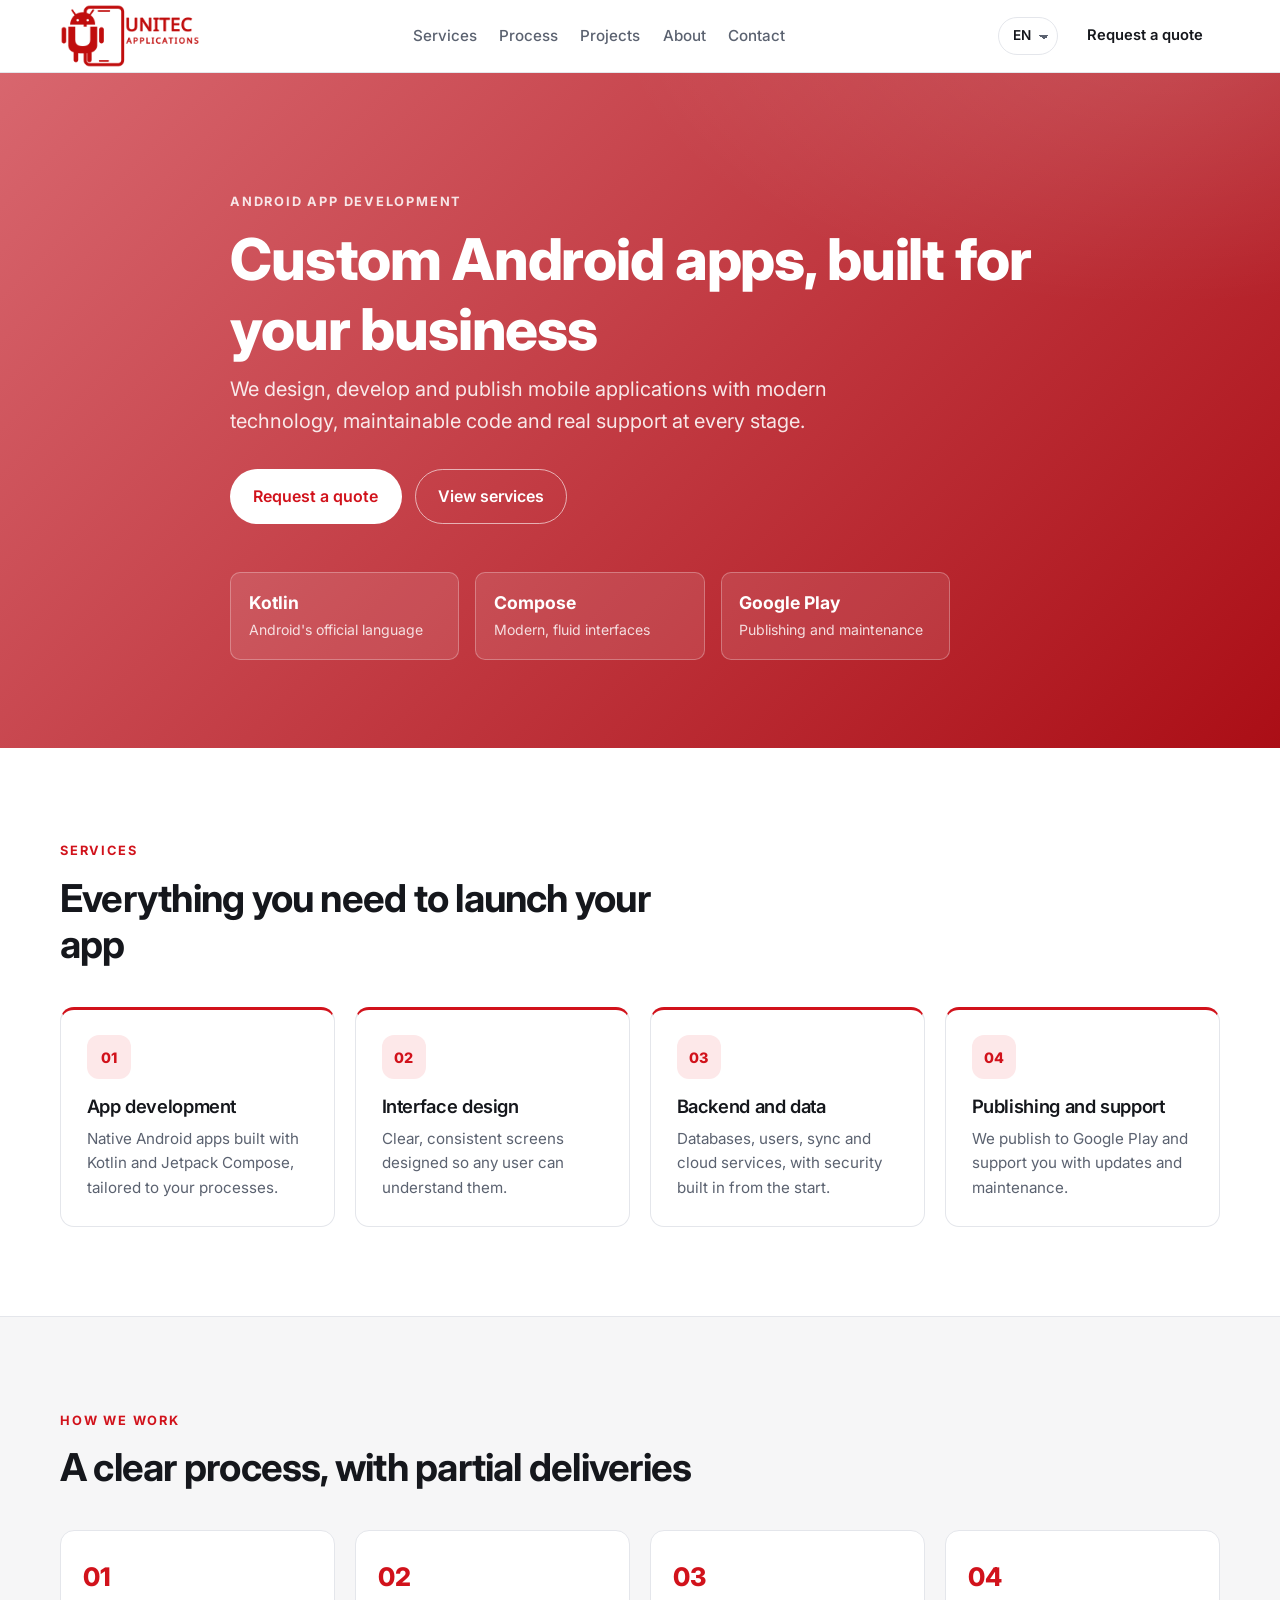
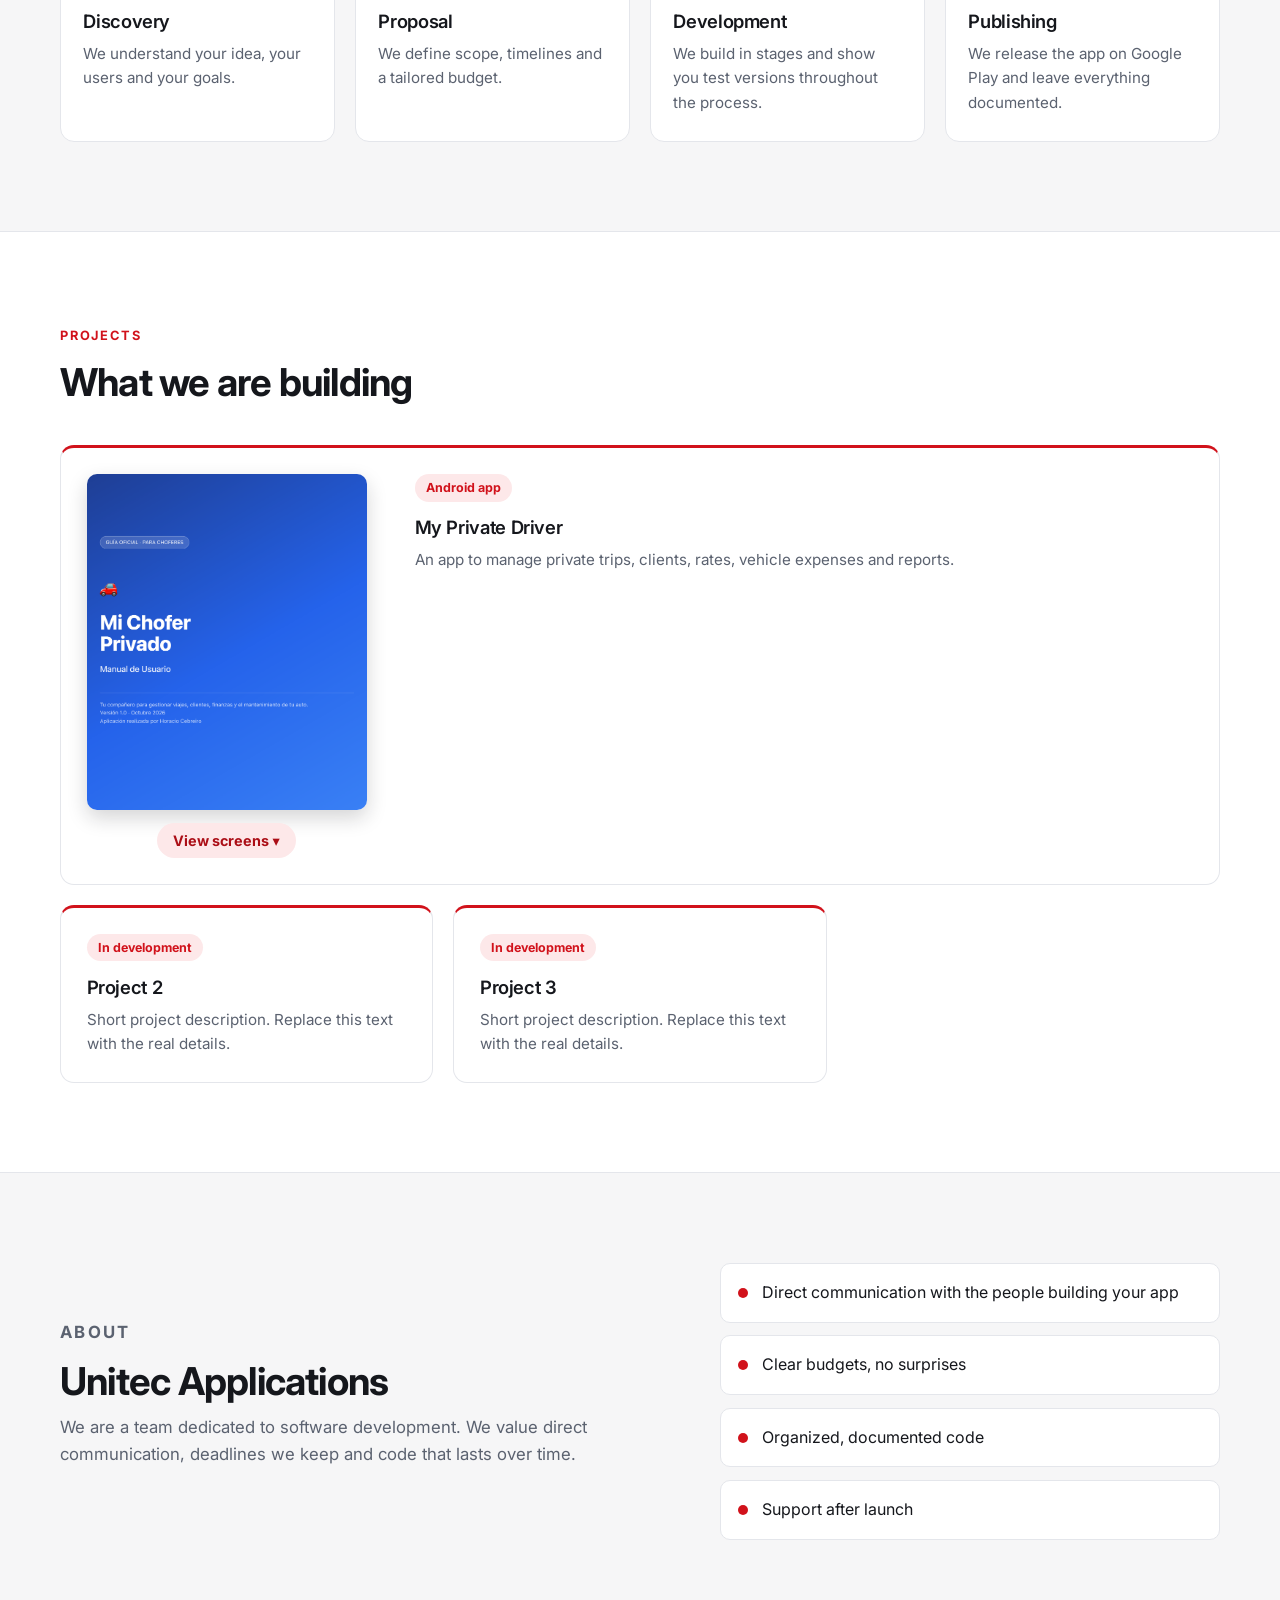
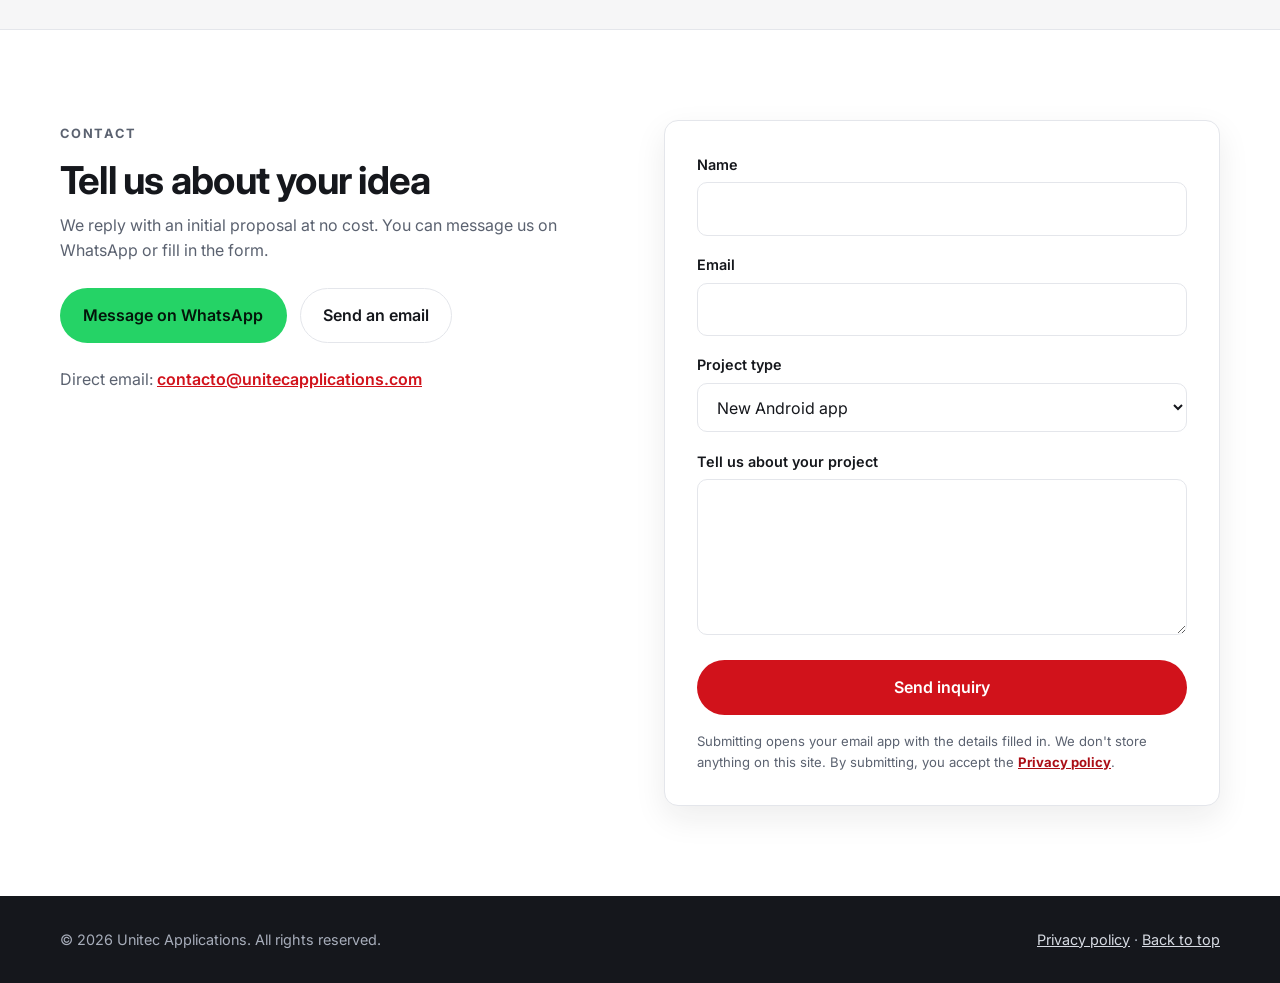
==== index.html @ 4bca171e "agrega proyecto Mi Chofer Privado, logo de Unitec y paleta roja" ====
<!doctype html>
<html lang="es">
<head>
  <meta charset="utf-8" />
  <meta name="viewport" content="width=device-width, initial-scale=1" />
  <title>Unitec Applications | Desarrollo de apps Android</title>
  <meta name="description" content="Unitec Applications desarrolla aplicaciones Android a medida para tu negocio. Presupuesto sin cargo." />
  <link rel="canonical" href="https://unitecapplications.com/" />
  <meta property="og:type" content="website" />
  <meta property="og:url" content="https://unitecapplications.com/" />
  <meta property="og:title" content="Unitec Applications | Desarrollo de apps Android" />
  <meta property="og:description" content="Unitec Applications desarrolla aplicaciones Android a medida para tu negocio. Presupuesto sin cargo." />
  <meta property="og:image" content="https://unitecapplications.com/assets/og-image.png" />
  <meta property="og:image:width" content="1200" />
  <meta property="og:image:height" content="630" />
  <meta name="twitter:card" content="summary_large_image" />
  <meta name="twitter:title" content="Unitec Applications | Desarrollo de apps Android" />
  <meta name="twitter:description" content="Unitec Applications desarrolla aplicaciones Android a medida para tu negocio. Presupuesto sin cargo." />
  <meta name="twitter:image" content="https://unitecapplications.com/assets/og-image.png" />
  <script id="organization-schema" type="application/ld+json"></script>
  <link rel="icon" type="image/png" href="assets/favicon.png" />
  <link rel="apple-touch-icon" href="assets/apple-touch-icon.png" />
  <link rel="preconnect" href="https://fonts.googleapis.com" />
  <link rel="preconnect" href="https://fonts.gstatic.com" crossorigin />
  <link href="https://fonts.googleapis.com/css2?family=Inter:wght@400;500;600;700;800&display=swap" rel="stylesheet" />
  <link rel="stylesheet" href="styles.css" />
</head>
<body>

  <header class="site-header">
    <div class="container nav">
      <a href="#inicio" class="brand" aria-label="Unitec Applications">
        <img class="brand-logo" src="assets/logo-unitec-applications.png" alt="Unitec Applications" width="358" height="164" />
      </a>

      <button class="menu-toggle" type="button" aria-expanded="false" aria-controls="primary-nav" data-i18n-aria-label="menu_open">
        <svg aria-hidden="true" viewBox="0 0 24 24" width="24" height="24" focusable="false">
          <path d="M3 6h18M3 12h18M3 18h18" fill="none" stroke="currentColor" stroke-linecap="round" stroke-width="2" />
        </svg>
        <span class="visually-hidden" data-i18n="menu_open">Abrir menú</span>
      </button>

      <nav id="primary-nav" class="nav-links" aria-label="Principal">
        <a href="#servicios" data-i18n="nav_services">Servicios</a>
        <a href="#proceso" data-i18n="nav_process">Proceso</a>
        <a href="#proyectos" data-i18n="nav_projects">Proyectos</a>
        <a href="#nosotros" data-i18n="nav_about">Nosotros</a>
        <a href="#contacto" data-i18n="nav_contact">Contacto</a>
      </nav>

      <div class="nav-actions">
        <label class="lang-switch">
          <span class="visually-hidden">Idioma / Language</span>
          <select id="lang-select" aria-label="Idioma / Language">
            <option value="es">ES</option>
            <option value="en">EN</option>
          </select>
        </label>
        <a href="#contacto" class="btn btn-small" data-i18n="nav_cta">Pedir presupuesto</a>
      </div>
    </div>
  </header>

  <main>

    <!-- HERO -->
    <section id="inicio" class="hero">
      <div class="container hero-inner">
        <p class="eyebrow" data-i18n="hero_eyebrow">Desarrollo de apps Android</p>
        <h1 data-i18n="hero_title">Apps Android a medida, pensadas para tu negocio</h1>
        <p class="lead" data-i18n="hero_lead">Diseñamos, desarrollamos y publicamos aplicaciones móviles con tecnología moderna, código mantenible y acompañamiento real en cada etapa.</p>
        <div class="hero-actions">
          <a href="#contacto" class="btn btn-primary" data-i18n="hero_cta_primary">Pedir presupuesto</a>
          <a href="#servicios" class="btn btn-ghost" data-i18n="hero_cta_secondary">Ver servicios</a>
        </div>
        <ul class="hero-stats">
          <li><strong data-i18n="stat1_value">Kotlin</strong><span data-i18n="stat1_label">Lenguaje oficial de Android</span></li>
          <li><strong data-i18n="stat2_value">Compose</strong><span data-i18n="stat2_label">Interfaces modernas y fluidas</span></li>
          <li><strong data-i18n="stat3_value">Google Play</strong><span data-i18n="stat3_label">Publicación y mantenimiento</span></li>
        </ul>
      </div>
    </section>

    <!-- SERVICIOS -->
    <section id="servicios" class="section">
      <div class="container">
        <header class="section-head">
          <p class="eyebrow" data-i18n="services_eyebrow">Servicios</p>
          <h2 data-i18n="services_title">Todo lo que necesitás para tener tu app</h2>
        </header>
        <div class="grid grid-4">
          <article class="card">
            <div class="card-icon" aria-hidden="true">01</div>
            <h3 data-i18n="svc1_title">Desarrollo de apps</h3>
            <p data-i18n="svc1_text">Aplicaciones nativas para Android con Kotlin y Jetpack Compose, a medida de tus procesos.</p>
          </article>
          <article class="card">
            <div class="card-icon" aria-hidden="true">02</div>
            <h3 data-i18n="svc2_title">Diseño de interfaz</h3>
            <p data-i18n="svc2_text">Pantallas claras, consistentes y pensadas para que cualquier usuario las entienda.</p>
          </article>
          <article class="card">
            <div class="card-icon" aria-hidden="true">03</div>
            <h3 data-i18n="svc3_title">Backend y datos</h3>
            <p data-i18n="svc3_text">Bases de datos, usuarios, sincronización y servicios en la nube, con seguridad desde el diseño.</p>
          </article>
          <article class="card">
            <div class="card-icon" aria-hidden="true">04</div>
            <h3 data-i18n="svc4_title">Publicación y soporte</h3>
            <p data-i18n="svc4_text">Publicamos en Google Play y te acompañamos con actualizaciones y mantenimiento.</p>
          </article>
        </div>
      </div>
    </section>

    <!-- PROCESO -->
    <section id="proceso" class="section section-alt">
      <div class="container">
        <header class="section-head">
          <p class="eyebrow" data-i18n="process_eyebrow">Cómo trabajamos</p>
          <h2 data-i18n="process_title">Un proceso claro, con entregas parciales</h2>
        </header>
        <ol class="steps">
          <li>
            <h3 data-i18n="step1_title">Consulta</h3>
            <p data-i18n="step1_text">Entendemos tu idea, tus usuarios y tus objetivos.</p>
          </li>
          <li>
            <h3 data-i18n="step2_title">Propuesta</h3>
            <p data-i18n="step2_text">Definimos alcance, plazos y presupuesto a medida.</p>
          </li>
          <li>
            <h3 data-i18n="step3_title">Desarrollo</h3>
            <p data-i18n="step3_text">Avanzamos por etapas y te mostramos versiones de prueba durante todo el proceso.</p>
          </li>
          <li>
            <h3 data-i18n="step4_title">Publicación</h3>
            <p data-i18n="step4_text">Subimos la app a Google Play y dejamos todo documentado.</p>
          </li>
        </ol>
      </div>
    </section>

    <!-- PROYECTOS -->
    <section id="proyectos" class="section">
      <div class="container">
        <header class="section-head">
          <p class="eyebrow" data-i18n="projects_eyebrow">Proyectos</p>
          <h2 data-i18n="projects_title">Lo que estamos construyendo</h2>
        </header>
        <div class="projects-layout">
          <article class="card project project-featured">
            <button class="project-cover-btn" type="button" aria-expanded="false" aria-controls="proj1-panel">
              <img class="project-cover" src="assets/mi-chofer-privado-portada.png" alt="Portada del manual de Mi Chofer Privado" data-i18n-alt="proj1_cover_alt" width="766" height="919" loading="eager" />
              <span class="project-cover-label" data-i18n="proj1_show">Ver pantallas</span>
            </button>
            <div class="project-content">
              <span class="badge" data-i18n="badge_app">App Android</span>
              <h3 data-i18n="proj1_title">Mi Chofer Privado</h3>
              <p data-i18n="proj1_text">Aplicación para gestionar viajes privados, clientes, tarifas, gastos del vehículo y reportes.</p>
              <div id="proj1-panel" class="project-panel" hidden>
              <div class="project-gallery" role="group" aria-label="Pantallas de Mi Chofer Privado" data-i18n-aria-label="proj1_gallery_label">
                <img src="assets/mi-chofer-privado-inicio.png" alt="Pantalla de inicio con resumen mensual y próximos viajes" data-i18n-alt="proj1_home_alt" width="390" height="844" loading="lazy" />
                <img src="assets/mi-chofer-privado-viajes.png" alt="Pantalla de calendario y gestión de viajes" data-i18n-alt="proj1_trips_alt" width="390" height="844" loading="lazy" />
                <img src="assets/mi-chofer-privado-tarifas.png" alt="Pantalla de calculadora de tarifas" data-i18n-alt="proj1_rates_alt" width="390" height="844" loading="lazy" />
                <img src="assets/mi-chofer-privado-gastos.png" alt="Pantalla de mantenimiento, gastos y combustible" data-i18n-alt="proj1_expenses_alt" width="390" height="844" loading="lazy" />
                <img src="assets/mi-chofer-privado-reportes.png" alt="Pantalla de reportes mensuales" data-i18n-alt="proj1_reports_alt" width="390" height="844" loading="lazy" />
              </div>
              <a class="btn btn-primary project-download" href="assets/manual-mi-chofer-privado.pdf" download data-i18n="proj1_link">Descargar manual completo (PDF)</a>
              </div>
            </div>
          </article>
          <div class="grid grid-3 project-placeholders">
          <article class="card project">
            <span class="badge" data-i18n="badge_dev">En desarrollo</span>
            <h3 data-i18n="proj2_title">Proyecto 2</h3>
            <p data-i18n="proj2_text">Descripción breve del proyecto. Reemplazá este texto con los detalles reales.</p>
          </article>
          <article class="card project">
            <span class="badge" data-i18n="badge_dev">En desarrollo</span>
            <h3 data-i18n="proj3_title">Proyecto 3</h3>
            <p data-i18n="proj3_text">Descripción breve del proyecto. Reemplazá este texto con los detalles reales.</p>
          </article>
          </div>
        </div>
      </div>
    </section>

    <!-- NOSOTROS -->
    <section id="nosotros" class="section section-alt">
      <div class="container about">
        <div>
          <p class="eyebrow" data-i18n="about_eyebrow">Nosotros</p>
          <h2 data-i18n="about_title">Unitec Applications</h2>
          <p data-i18n="about_text">Somos un equipo dedicado al desarrollo de software. Creemos en la comunicación directa, los plazos cumplidos y el código que se puede mantener en el tiempo.</p>
        </div>
        <ul class="values">
          <li data-i18n="value1">Comunicación directa con quien desarrolla</li>
          <li data-i18n="value2">Presupuestos claros, sin sorpresas</li>
          <li data-i18n="value3">Código ordenado y documentado</li>
          <li data-i18n="value4">Acompañamiento después de publicar</li>
        </ul>
      </div>
    </section>

    <!-- CONTACTO -->
    <section id="contacto" class="section">
      <div class="container contact">
        <div>
          <p class="eyebrow" data-i18n="contact_eyebrow">Contacto</p>
          <h2 data-i18n="contact_title">Contanos tu idea</h2>
          <p data-i18n="contact_text">Respondemos con una propuesta inicial sin cargo. Podés escribirnos por WhatsApp o completar el formulario.</p>
          <div class="contact-channels">
            <a id="whatsapp-link" class="btn btn-whatsapp" href="#" target="_blank" rel="noopener" data-i18n="contact_whatsapp">Escribir por WhatsApp</a>
            <a id="email-link" class="btn btn-ghost" href="#" data-i18n="contact_email_btn">Enviar un email</a>
          </div>
          <p class="muted"><span data-i18n="contact_direct">Email directo:</span> <a id="email-direct" href="#"></a></p>
        </div>

        <form id="contact-form" class="form" novalidate>
          <div class="field">
            <label for="f-name" data-i18n="form_name">Nombre</label>
            <input id="f-name" name="name" type="text" required autocomplete="name" aria-describedby="f-name-error" />
            <p id="f-name-error" class="field-error" aria-live="polite"></p>
          </div>
          <div class="field">
            <label for="f-email" data-i18n="form_email">Email</label>
            <input id="f-email" name="email" type="email" required autocomplete="email" aria-describedby="f-email-error" />
            <p id="f-email-error" class="field-error" aria-live="polite"></p>
          </div>
          <div class="field">
            <label for="f-type" data-i18n="form_type">Tipo de proyecto</label>
            <select id="f-type" name="type">
              <option value="app" data-i18n="type_app">Aplicación Android nueva</option>
              <option value="maint" data-i18n="type_maint">Mantenimiento o mejoras</option>
              <option value="publish" data-i18n="type_publish">Publicación en Google Play</option>
              <option value="other" data-i18n="type_other">Otro</option>
            </select>
          </div>
          <div class="field">
            <label for="f-msg" data-i18n="form_msg">Contanos tu proyecto</label>
            <textarea id="f-msg" name="message" rows="5" required aria-describedby="f-msg-error"></textarea>
            <p id="f-msg-error" class="field-error" aria-live="polite"></p>
          </div>
          <button type="submit" class="btn btn-primary btn-block" data-i18n="form_submit">Enviar consulta</button>
          <p id="form-status" class="form-status" role="alert" aria-live="assertive"></p>
          <p class="form-note"><span data-i18n="form_note">Al enviar, se abre tu programa de correo con los datos completados. No guardamos nada en este sitio.</span> <span data-i18n="form_privacy_prefix">Al enviar, aceptás la</span> <a href="privacidad.html" data-i18n="form_privacy_link">política de privacidad</a>.</p>
        </form>
      </div>
    </section>

  </main>

  <footer class="site-footer">
    <div class="container footer-inner">
      <p>© <span id="year"></span> Unitec Applications. <span data-i18n="footer_rights">Todos los derechos reservados.</span></p>
      <p><a href="privacidad.html" data-i18n="footer_privacy">Política de privacidad</a> · <a href="#inicio" data-i18n="footer_top">Volver arriba</a></p>
    </div>
  </footer>

  <script src="script.js"></script>
</body>
</html>
---- styles.css ----
/* ==========================================================
   Unitec Applications | Estilos (rojo y blanco)
   ========================================================== */

:root {
  --bg: #ffffff;
  --bg-alt: #f6f6f7;
  --surface: #ffffff;
  --surface-2: #fceeee;
  --border: #e4e6eb;
  --text: #15171c;
  --muted: #5b6270;
  --accent: #d1121b;
  --accent-strong: #ab0e16;
  --accent-soft: #fde8e9;
  --dark: #15171c;
  --whatsapp: #25d366;
  --radius: 14px;
  --radius-sm: 10px;
  --shadow: 0 12px 32px rgba(21, 23, 28, 0.08);
  --container: 1160px;
}

*,
*::before,
*::after { box-sizing: border-box; }

html { scroll-behavior: smooth; }

body {
  margin: 0;
  font-family: "Inter", system-ui, -apple-system, "Segoe UI", Roboto, sans-serif;
  font-size: 16px;
  line-height: 1.6;
  color: var(--text);
  background: var(--bg);
  -webkit-font-smoothing: antialiased;
}

img { max-width: 100%; display: block; }
a { color: inherit; }

/* El foco se mantiene visible en todos los controles navegables. */
a:focus-visible,
button:focus-visible,
select:focus-visible,
input:focus-visible,
textarea:focus-visible {
  outline: 3px solid var(--accent-strong);
  outline-offset: 3px;
}

.container {
  width: min(100% - 2.5rem, var(--container));
  margin-inline: auto;
}

.visually-hidden {
  position: absolute;
  width: 1px; height: 1px;
  overflow: hidden;
  clip: rect(0 0 0 0);
  white-space: nowrap;
}

h1, h2, h3 { line-height: 1.2; margin: 0 0 0.6rem; letter-spacing: -0.02em; }
h1 { font-size: clamp(2.2rem, 5vw, 3.6rem); font-weight: 800; }
h2 { font-size: clamp(1.7rem, 3.2vw, 2.4rem); font-weight: 700; }
h3 { font-size: 1.15rem; font-weight: 600; }
p { margin: 0 0 1rem; }

.eyebrow {
  display: inline-block;
  margin-bottom: 0.8rem;
  font-size: 0.8rem;
  font-weight: 700;
  letter-spacing: 0.14em;
  text-transform: uppercase;
  color: var(--accent);
}

.muted { color: var(--muted); }

/* ---------- Botones ---------- */
.btn {
  display: inline-flex;
  align-items: center;
  justify-content: center;
  gap: 0.5rem;
  padding: 0.85rem 1.4rem;
  border-radius: 999px;
  border: 1px solid transparent;
  font: inherit;
  font-weight: 600;
  text-decoration: none;
  cursor: pointer;
  transition: transform 0.15s ease, background 0.2s ease, border-color 0.2s ease, color 0.2s ease;
}
.btn:hover { transform: translateY(-1px); }
.btn:focus-visible { outline: 3px solid var(--accent); outline-offset: 3px; }

.btn-primary { background: var(--accent); color: #fff; }
.btn-primary:hover { background: var(--accent-strong); }

.btn-ghost { background: transparent; border-color: var(--border); color: var(--text); }
.btn-ghost:hover { border-color: var(--accent); color: var(--accent); }

.btn-small { padding: 0.55rem 1rem; font-size: 0.92rem; }

.btn-whatsapp { background: var(--whatsapp); color: #03150a; }
.btn-whatsapp:hover { filter: brightness(1.05); }

.btn-block { width: 100%; }

/* ---------- Header ---------- */
.site-header {
  position: sticky;
  top: 0;
  z-index: 20;
  background: rgba(255, 255, 255, 0.94);
  backdrop-filter: blur(10px);
  border-bottom: 1px solid var(--border);
}

.nav {
  display: flex;
  align-items: center;
  justify-content: space-between;
  gap: 1.5rem;
  min-height: 72px;
}

.brand {
  display: inline-flex;
  align-items: center;
  text-decoration: none;
  font-weight: 800;
  color: var(--accent);
}
.brand-logo {
  width: auto;
  height: 64px;
}

.nav-links { display: flex; gap: 1.4rem; }
.nav-links a {
  text-decoration: none;
  color: var(--muted);
  font-size: 0.95rem;
  font-weight: 500;
}
.nav-links a:hover { color: var(--accent); }

.menu-toggle {
  display: none;
  align-items: center;
  justify-content: center;
  width: 44px;
  height: 44px;
  padding: 0;
  border: 1px solid var(--border);
  border-radius: var(--radius-sm);
  background: #fff;
  color: var(--text);
  cursor: pointer;
}

.nav-actions { display: flex; align-items: center; gap: 0.75rem; }

.lang-switch select {
  appearance: none;
  background: #fff;
  color: var(--text);
  border: 1px solid var(--border);
  border-radius: 999px;
  padding: 0.45rem 1.6rem 0.45rem 0.9rem;
  font: inherit;
  font-size: 0.85rem;
  font-weight: 600;
  cursor: pointer;
  background-image: linear-gradient(45deg, transparent 50%, var(--muted) 50%),
                    linear-gradient(135deg, var(--muted) 50%, transparent 50%);
  background-position: calc(100% - 13px) 55%, calc(100% - 8px) 55%;
  background-size: 5px 5px, 5px 5px;
  background-repeat: no-repeat;
}

/* ---------- Hero (rojo) ---------- */
.hero {
  padding: clamp(4rem, 9vw, 7.5rem) 0 clamp(3.5rem, 7vw, 5.5rem);
  background:
    radial-gradient(900px 500px at 90% -10%, rgba(255, 255, 255, 0.14), transparent 60%),
    linear-gradient(135deg, #d8666e 0%, var(--accent-strong) 100%);
  color: #fff;
}
.hero .eyebrow { color: rgba(255, 255, 255, 0.85); }
.hero-inner { max-width: 820px; }
.lead {
  font-size: clamp(1.05rem, 1.6vw, 1.25rem);
  color: rgba(255, 255, 255, 0.88);
  max-width: 640px;
  margin-bottom: 2rem;
}
.hero-actions {
  display: flex;
  flex-wrap: wrap;
  gap: 0.8rem;
  margin-bottom: 3rem;
}
.hero .btn-primary { background: #fff; color: var(--accent); }
.hero .btn-primary:hover { background: #f3f3f3; color: var(--accent-strong); }
.hero .btn-ghost { color: #fff; border-color: rgba(255, 255, 255, 0.6); }
.hero .btn-ghost:hover { border-color: #fff; color: #fff; background: rgba(255, 255, 255, 0.1); }

.hero-stats {
  list-style: none;
  padding: 0;
  margin: 0;
  display: grid;
  grid-template-columns: repeat(3, minmax(0, 1fr));
  gap: 1rem;
  max-width: 720px;
}
.hero-stats li {
  padding: 1rem 1.1rem;
  border: 1px solid rgba(255, 255, 255, 0.28);
  border-radius: var(--radius-sm);
  background: rgba(255, 255, 255, 0.1);
}
.hero-stats strong { display: block; font-size: 1.1rem; color: #fff; }
.hero-stats span { font-size: 0.88rem; color: rgba(255, 255, 255, 0.82); }

/* ---------- Secciones ---------- */
.section { padding: clamp(3.5rem, 7vw, 6rem) 0; }
.section-alt { background: var(--bg-alt); border-block: 1px solid var(--border); }
.section-head { max-width: 640px; margin-bottom: 2.5rem; }

.grid { display: grid; gap: 1.25rem; }
.grid-4 { grid-template-columns: repeat(4, minmax(0, 1fr)); }
.grid-3 { grid-template-columns: repeat(3, minmax(0, 1fr)); }

.card {
  background: var(--surface);
  border: 1px solid var(--border);
  border-top: 3px solid var(--accent);
  border-radius: var(--radius);
  padding: 1.6rem;
  transition: box-shadow 0.2s ease, transform 0.2s ease;
}
.card:hover { box-shadow: var(--shadow); transform: translateY(-3px); }
.card p { color: var(--muted); font-size: 0.95rem; margin: 0; }

.card-icon {
  display: inline-grid;
  place-items: center;
  width: 44px;
  height: 44px;
  margin-bottom: 1rem;
  border-radius: 12px;
  background: var(--accent-soft);
  color: var(--accent);
  font-weight: 800;
  font-size: 0.9rem;
}

.badge {
  display: inline-block;
  margin-bottom: 0.9rem;
  padding: 0.25rem 0.7rem;
  border-radius: 999px;
  background: var(--accent-soft);
  color: var(--accent);
  font-size: 0.78rem;
  font-weight: 700;
}
.projects-layout { display: grid; gap: 1.25rem; }
.project-featured {
  display: grid;
  grid-template-columns: minmax(190px, 280px) minmax(0, 1fr);
  gap: clamp(1.5rem, 4vw, 3rem);
  align-items: start;
}
.project-cover-btn {
  display: block;
  width: 100%;
  padding: 0;
  border: 0;
  background: none;
  font: inherit;
  color: inherit;
  text-align: center;
  cursor: pointer;
}
.project-cover {
  width: 100%;
  height: auto;
  border-radius: var(--radius-sm);
  box-shadow: 0 8px 20px rgba(21, 23, 28, 0.18);
  transition: transform 0.2s ease, box-shadow 0.2s ease;
}
.project-cover-btn:hover .project-cover {
  transform: translateY(-2px);
  box-shadow: 0 12px 26px rgba(21, 23, 28, 0.24);
}
.project-cover-label {
  display: inline-block;
  margin-top: 0.8rem;
  padding: 0.4rem 1rem;
  border-radius: 999px;
  background: var(--accent-soft);
  color: var(--accent-strong);
  font-size: 0.9rem;
  font-weight: 700;
}
.project-cover-label::after { content: " \25BE"; }
.project-cover-btn[aria-expanded="true"] .project-cover-label::after { content: " \25B4"; }
.project-content { min-width: 0; }
.project-panel { margin-top: 1.5rem; }
.project-panel[hidden] { display: none; }
.project-gallery {
  display: flex;
  gap: 0.75rem;
  overflow-x: auto;
  padding-bottom: 0.5rem;
  scroll-snap-type: x proximity;
}
.project-gallery img {
  flex: 1 0 140px;
  max-width: 190px;
  min-width: 0;
  height: auto;
  aspect-ratio: 390 / 844;
  object-fit: contain;
  scroll-snap-align: start;
  border: 1px solid var(--border);
  border-radius: var(--radius-sm);
  background: var(--bg-alt);
}
.project p { color: var(--muted); font-size: 0.95rem; margin: 0; }
.project-download {
  margin-top: 1.25rem;
  font-size: 0.94rem;
}

/* ---------- Proceso ---------- */
.steps {
  list-style: none;
  padding: 0;
  margin: 0;
  counter-reset: step;
  display: grid;
  grid-template-columns: repeat(4, minmax(0, 1fr));
  gap: 1.25rem;
}
.steps li {
  counter-increment: step;
  padding: 1.6rem 1.4rem;
  background: #fff;
  border: 1px solid var(--border);
  border-radius: var(--radius);
}
.steps li::before {
  content: counter(step, decimal-leading-zero);
  display: block;
  margin-bottom: 0.8rem;
  font-size: 1.6rem;
  font-weight: 800;
  color: var(--accent);
}
.steps p { color: var(--muted); font-size: 0.95rem; margin: 0; }

/* ---------- Nosotros ---------- */
.about {
  display: grid;
  grid-template-columns: 1.1fr 0.9fr;
  gap: 3rem;
  align-items: center;
}
.about p { color: var(--muted); font-size: 1.05rem; }
.values {
  list-style: none;
  padding: 0;
  margin: 0;
  display: grid;
  gap: 0.8rem;
}
.values li {
  padding: 1rem 1.2rem 1rem 2.6rem;
  border: 1px solid var(--border);
  border-radius: var(--radius-sm);
  background: #fff;
  position: relative;
}
.values li::before {
  content: "";
  position: absolute;
  left: 1.1rem;
  top: 50%;
  width: 10px;
  height: 10px;
  transform: translateY(-50%);
  border-radius: 50%;
  background: var(--accent);
}

/* ---------- Contacto ---------- */
.contact {
  display: grid;
  grid-template-columns: 1fr 1fr;
  gap: 3rem;
  align-items: start;
}
.contact > div > p { color: var(--muted); }
.contact-channels {
  display: flex;
  flex-wrap: wrap;
  gap: 0.8rem;
  margin: 1.5rem 0;
}
.contact a#email-direct { color: var(--accent); font-weight: 600; }

.form {
  background: #fff;
  border: 1px solid var(--border);
  border-radius: var(--radius);
  padding: 2rem;
  box-shadow: var(--shadow);
}
.field { margin-bottom: 1.1rem; }
.field label {
  display: block;
  margin-bottom: 0.4rem;
  font-size: 0.9rem;
  font-weight: 600;
}
.field input,
.field select,
.field textarea {
  width: 100%;
  padding: 0.8rem 0.95rem;
  background: #fff;
  color: var(--text);
  border: 1px solid var(--border);
  border-radius: var(--radius-sm);
  font: inherit;
}
.field input:focus,
.field select:focus,
.field textarea:focus {
  outline: none;
  border-color: var(--accent);
  box-shadow: 0 0 0 3px rgba(201, 76, 85, 0.18);
}
.field textarea { resize: vertical; min-height: 120px; }
.field .error { border-color: #dc2626; }
.field-error,
.form-status {
  margin: 0.35rem 0 0;
  color: var(--accent-strong);
  font-size: 0.85rem;
  font-weight: 600;
}
.field-error:empty,
.form-status:empty { display: none; }
.form-note { font-size: 0.82rem; color: var(--muted); margin: 1rem 0 0; }
.form-note a { color: var(--accent-strong); font-weight: 700; }

/* ---------- Privacidad ---------- */
.prose { max-width: 760px; }
.prose h2 { margin-top: 2rem; }
.prose .lead { color: var(--muted); }

/* ---------- Footer (oscuro) ---------- */
.site-footer {
  background: var(--dark);
  padding: 2rem 0;
  color: #a7adba;
  font-size: 0.9rem;
}
.footer-inner {
  display: flex;
  justify-content: space-between;
  flex-wrap: wrap;
  gap: 1rem;
}
.footer-inner p { margin: 0; }
.footer-inner a { color: #d6dae2; }
.footer-inner a:hover { color: #fff; }

/* ---------- Responsive ---------- */
@media (max-width: 960px) {
  .grid-4, .steps { grid-template-columns: repeat(2, minmax(0, 1fr)); }
  .grid-3 { grid-template-columns: repeat(2, minmax(0, 1fr)); }
  .project-featured { grid-template-columns: minmax(160px, 220px) minmax(0, 1fr); }
  .about, .contact { grid-template-columns: 1fr; gap: 2rem; }
  .nav { position: relative; gap: 0.75rem; }
  .menu-toggle { display: inline-flex; margin-left: auto; }
  .nav-links {
    display: none;
    position: absolute;
    top: calc(100% - 0.25rem);
    right: 0;
    left: 0;
    flex-direction: column;
    gap: 0;
    padding: 0.5rem;
    border: 1px solid var(--border);
    border-radius: var(--radius-sm);
    background: #fff;
    box-shadow: var(--shadow);
  }
  .nav-links.is-open { display: flex; }
  .nav-links a { padding: 0.8rem 0.9rem; border-radius: 8px; }
  .nav-links a:hover { background: var(--accent-soft); }
}

@media (max-width: 640px) {
  .grid-4, .grid-3, .steps, .hero-stats { grid-template-columns: 1fr; }
  .project-featured { grid-template-columns: 1fr; }
  .project-cover-btn { width: min(100%, 260px); margin-inline: auto; }
  .project-gallery img { flex-basis: 150px; }
  .nav-actions .btn-small { display: none; }
  .brand-logo { height: 54px; }
  .form { padding: 1.4rem; }
}

@media (max-width: 420px) {
  .nav { gap: 0.4rem; }
  .nav-actions { gap: 0; }
}

@media (prefers-reduced-motion: reduce) {
  html { scroll-behavior: auto; }
  *, *::before, *::after { transition: none !important; }
}
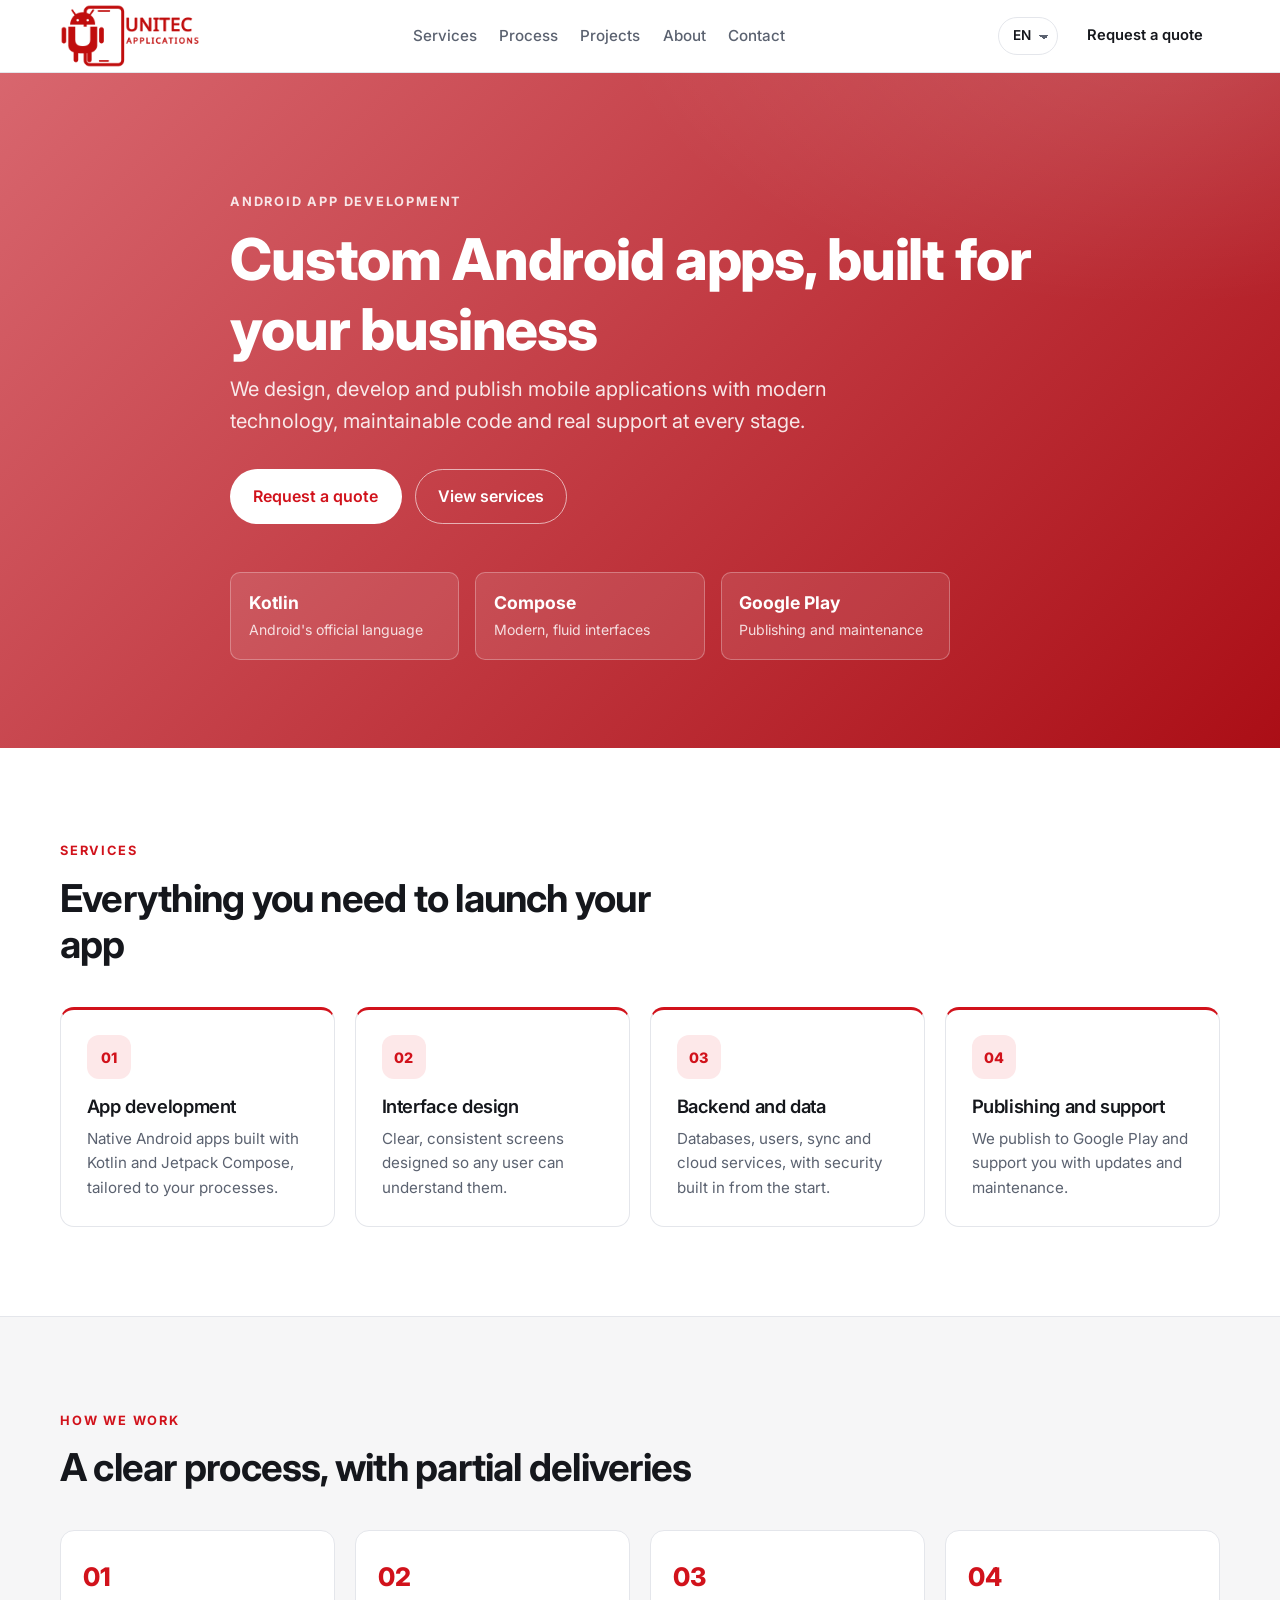
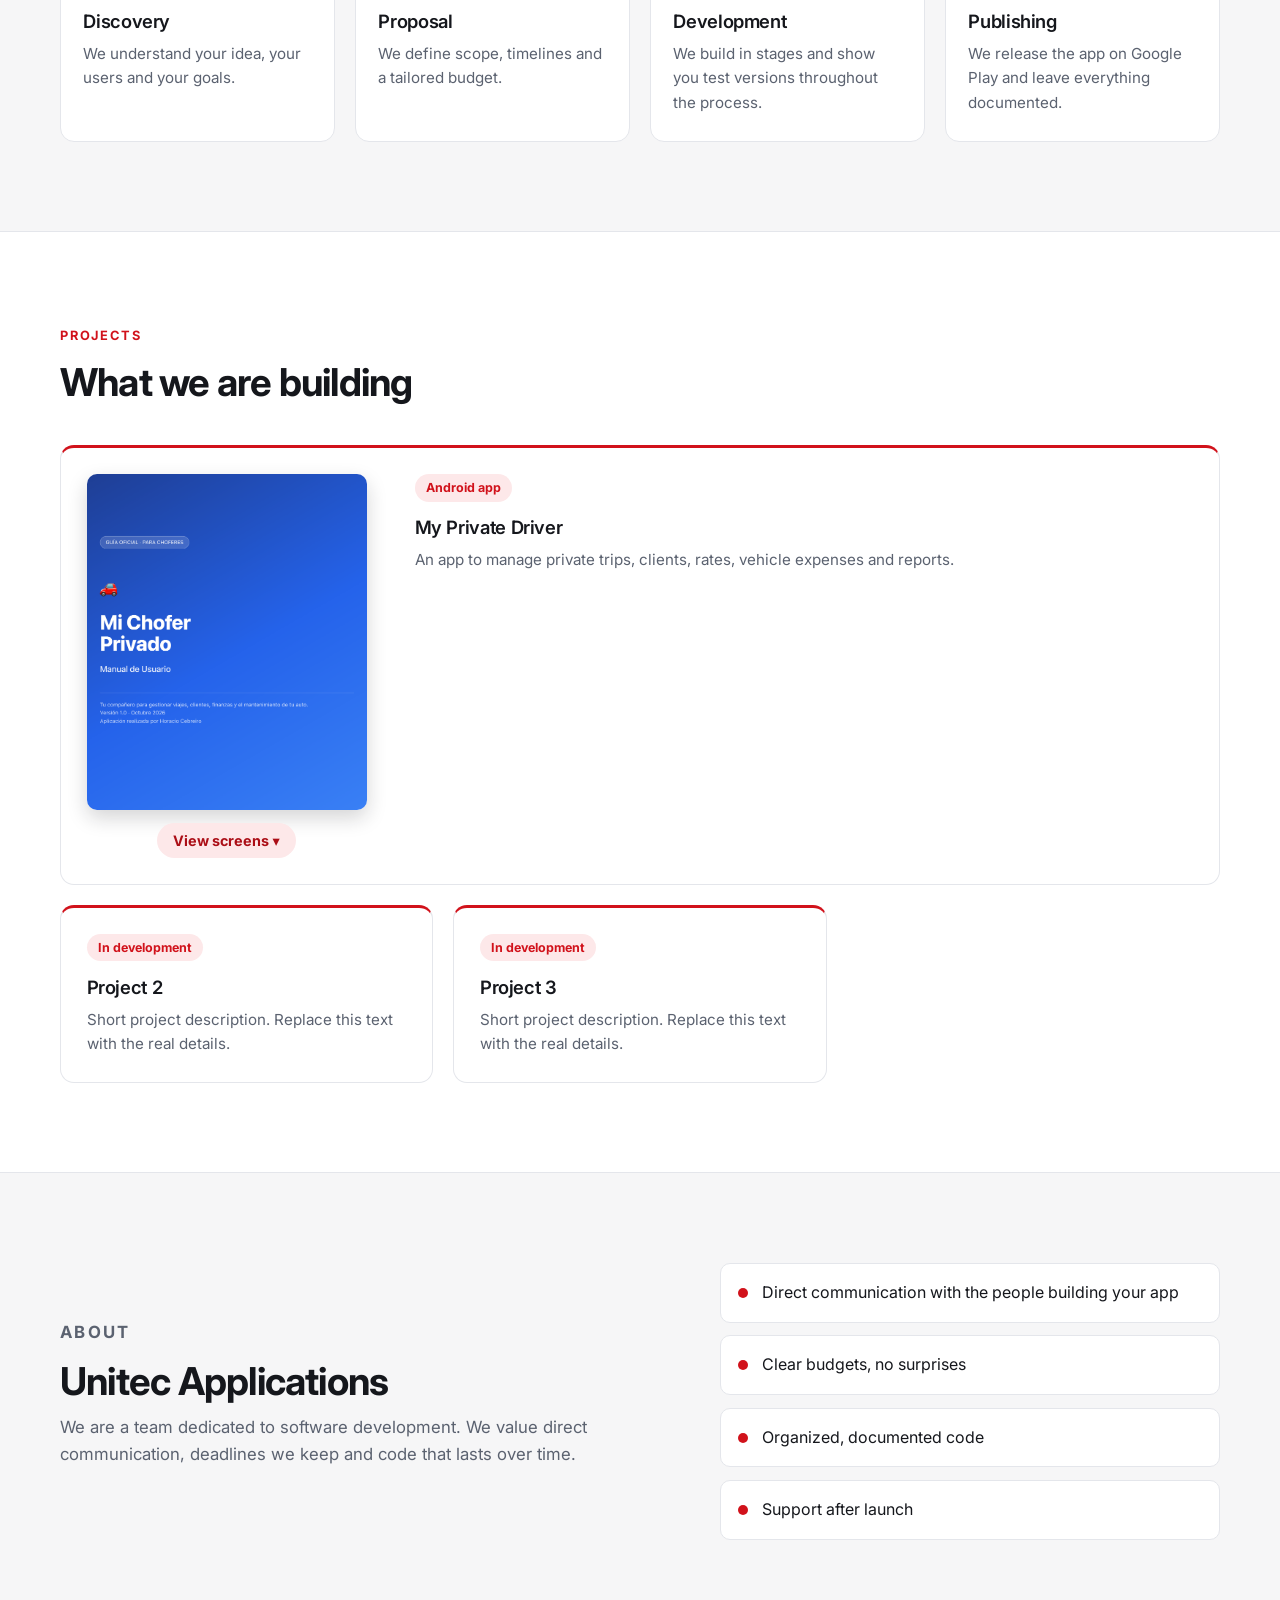
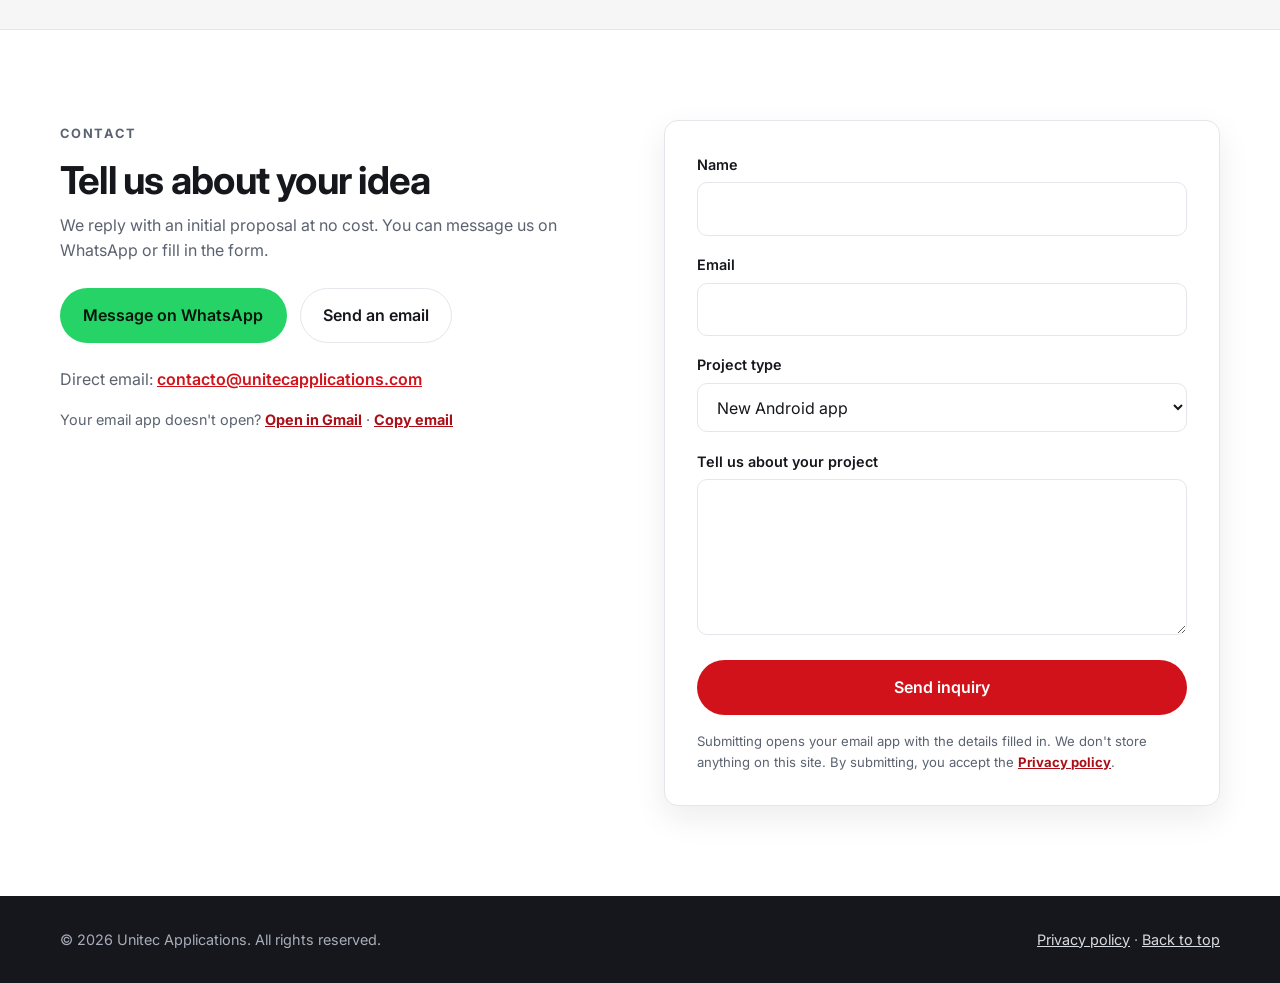
==== commit 81fffd4c: "Contacto: alternativas Gmail y copiar cuando mailto no abre app" ====
--- a/index.html
+++ b/index.html
@@ -160,11 +160,22 @@
               <p data-i18n="proj1_text">Aplicación para gestionar viajes privados, clientes, tarifas, gastos del vehículo y reportes.</p>
               <div id="proj1-panel" class="project-panel" hidden>
               <div class="project-gallery" role="group" aria-label="Pantallas de Mi Chofer Privado" data-i18n-aria-label="proj1_gallery_label">
-                <img src="assets/mi-chofer-privado-inicio.png" alt="Pantalla de inicio con resumen mensual y próximos viajes" data-i18n-alt="proj1_home_alt" width="390" height="844" loading="lazy" />
-                <img src="assets/mi-chofer-privado-viajes.png" alt="Pantalla de calendario y gestión de viajes" data-i18n-alt="proj1_trips_alt" width="390" height="844" loading="lazy" />
-                <img src="assets/mi-chofer-privado-tarifas.png" alt="Pantalla de calculadora de tarifas" data-i18n-alt="proj1_rates_alt" width="390" height="844" loading="lazy" />
-                <img src="assets/mi-chofer-privado-gastos.png" alt="Pantalla de mantenimiento, gastos y combustible" data-i18n-alt="proj1_expenses_alt" width="390" height="844" loading="lazy" />
-                <img src="assets/mi-chofer-privado-reportes.png" alt="Pantalla de reportes mensuales" data-i18n-alt="proj1_reports_alt" width="390" height="844" loading="lazy" />
+                <figure class="project-shot">
+                  <img src="assets/mi-chofer-privado-inicio.png" alt="Pantalla de inicio con resumen mensual y próximos viajes" data-i18n-alt="proj1_home_alt" width="390" height="844" loading="lazy" />
+                  <figcaption data-i18n="proj1_home_cap">Inicio</figcaption>
+                </figure>
+                <figure class="project-shot">
+                  <img src="assets/mi-chofer-privado-viajes.png" alt="Pantalla de calendario y gestión de viajes" data-i18n-alt="proj1_trips_alt" width="390" height="844" loading="lazy" />
+                  <figcaption data-i18n="proj1_trips_cap">Viajes</figcaption>
+                </figure>
+                <figure class="project-shot">
+                  <img src="assets/mi-chofer-privado-tarifas.png" alt="Pantalla de calculadora de tarifas" data-i18n-alt="proj1_rates_alt" width="390" height="844" loading="lazy" />
+                  <figcaption data-i18n="proj1_rates_cap">Tarifas</figcaption>
+                </figure>
+                <figure class="project-shot">
+                  <img src="assets/mi-chofer-privado-gastos.png" alt="Pantalla de mantenimiento, gastos y combustible" data-i18n-alt="proj1_expenses_alt" width="390" height="844" loading="lazy" />
+                  <figcaption data-i18n="proj1_expenses_cap">Auto</figcaption>
+                </figure>
               </div>
               <a class="btn btn-primary project-download" href="assets/manual-mi-chofer-privado.pdf" download data-i18n="proj1_link">Descargar manual completo (PDF)</a>
               </div>
@@ -215,6 +226,7 @@
             <a id="email-link" class="btn btn-ghost" href="#" data-i18n="contact_email_btn">Enviar un email</a>
           </div>
           <p class="muted"><span data-i18n="contact_direct">Email directo:</span> <a id="email-direct" href="#"></a></p>
+          <p class="muted mail-help"><span data-i18n="mail_help">¿No se abre tu app de correo?</span> <a id="gmail-link" href="#" target="_blank" rel="noopener" data-i18n="mail_gmail">Abrir en Gmail</a> · <button type="button" id="copy-email" class="link-button" data-i18n="mail_copy">Copiar email</button></p>
         </div>
 
         <form id="contact-form" class="form" novalidate>
@@ -244,6 +256,7 @@
           </div>
           <button type="submit" class="btn btn-primary btn-block" data-i18n="form_submit">Enviar consulta</button>
           <p id="form-status" class="form-status" role="alert" aria-live="assertive"></p>
+          <p id="form-fallback" class="form-fallback" aria-live="polite" hidden><span data-i18n="form_sent">Si no se abrió tu app de correo, podés enviarlo desde Gmail o copiar el mensaje.</span> <a id="form-gmail" href="#" target="_blank" rel="noopener" data-i18n="mail_gmail">Abrir en Gmail</a> · <button type="button" id="form-copy" class="link-button" data-i18n="form_copy">Copiar mensaje</button></p>
           <p class="form-note"><span data-i18n="form_note">Al enviar, se abre tu programa de correo con los datos completados. No guardamos nada en este sitio.</span> <span data-i18n="form_privacy_prefix">Al enviar, aceptás la</span> <a href="privacidad.html" data-i18n="form_privacy_link">política de privacidad</a>.</p>
         </form>
       </div>
--- a/styles.css
+++ b/styles.css
@@ -317,24 +317,39 @@
 .project-content { min-width: 0; }
 .project-panel { margin-top: 1.5rem; }
 .project-panel[hidden] { display: none; }
+/* Con las pantallas abiertas se oculta la portada y la tarjeta usa todo el ancho */
+.project-featured.is-open { grid-template-columns: 1fr; }
+.project-featured.is-open .project-cover { display: none; }
+.project-featured.is-open .project-cover-btn {
+  width: auto;
+  justify-self: start;
+}
+.project-featured.is-open .project-cover-label { margin-top: 0; }
 .project-gallery {
-  display: flex;
-  gap: 0.75rem;
-  overflow-x: auto;
-  padding-bottom: 0.5rem;
-  scroll-snap-type: x proximity;
-}
-.project-gallery img {
-  flex: 1 0 140px;
-  max-width: 190px;
-  min-width: 0;
+  display: grid;
+  grid-template-columns: repeat(4, minmax(0, 1fr));
+  gap: clamp(0.75rem, 2vw, 1.5rem);
+  max-width: 960px;
+  margin-inline: auto;
+}
+.project-shot { margin: 0; text-align: center; }
+.project-shot img {
+  display: block;
+  width: 100%;
   height: auto;
   aspect-ratio: 390 / 844;
-  object-fit: contain;
-  scroll-snap-align: start;
-  border: 1px solid var(--border);
-  border-radius: var(--radius-sm);
+  object-fit: cover;
+  object-position: top left;
+  border: 1px solid var(--border);
+  border-radius: 22px;
   background: var(--bg-alt);
+  box-shadow: 0 8px 20px rgba(21, 23, 28, 0.12);
+}
+.project-shot figcaption {
+  margin-top: 0.7rem;
+  font-size: 0.9rem;
+  font-weight: 700;
+  color: var(--text);
 }
 .project p { color: var(--muted); font-size: 0.95rem; margin: 0; }
 .project-download {
@@ -464,6 +479,20 @@
 .form-status:empty { display: none; }
 .form-note { font-size: 0.82rem; color: var(--muted); margin: 1rem 0 0; }
 .form-note a { color: var(--accent-strong); font-weight: 700; }
+.mail-help { font-size: 0.9rem; }
+.mail-help a, .form-fallback a { color: var(--accent-strong); font-weight: 700; }
+.form-fallback { font-size: 0.9rem; color: var(--muted); margin: 1rem 0 0; }
+.form-fallback[hidden] { display: none; }
+.link-button {
+  background: none;
+  border: 0;
+  padding: 0;
+  font: inherit;
+  font-weight: 700;
+  color: var(--accent-strong);
+  text-decoration: underline;
+  cursor: pointer;
+}
 
 /* ---------- Privacidad ---------- */
 .prose { max-width: 760px; }
@@ -518,7 +547,7 @@
   .grid-4, .grid-3, .steps, .hero-stats { grid-template-columns: 1fr; }
   .project-featured { grid-template-columns: 1fr; }
   .project-cover-btn { width: min(100%, 260px); margin-inline: auto; }
-  .project-gallery img { flex-basis: 150px; }
+  .project-gallery { grid-template-columns: repeat(2, minmax(0, 1fr)); max-width: 420px; }
   .nav-actions .btn-small { display: none; }
   .brand-logo { height: 54px; }
   .form { padding: 1.4rem; }
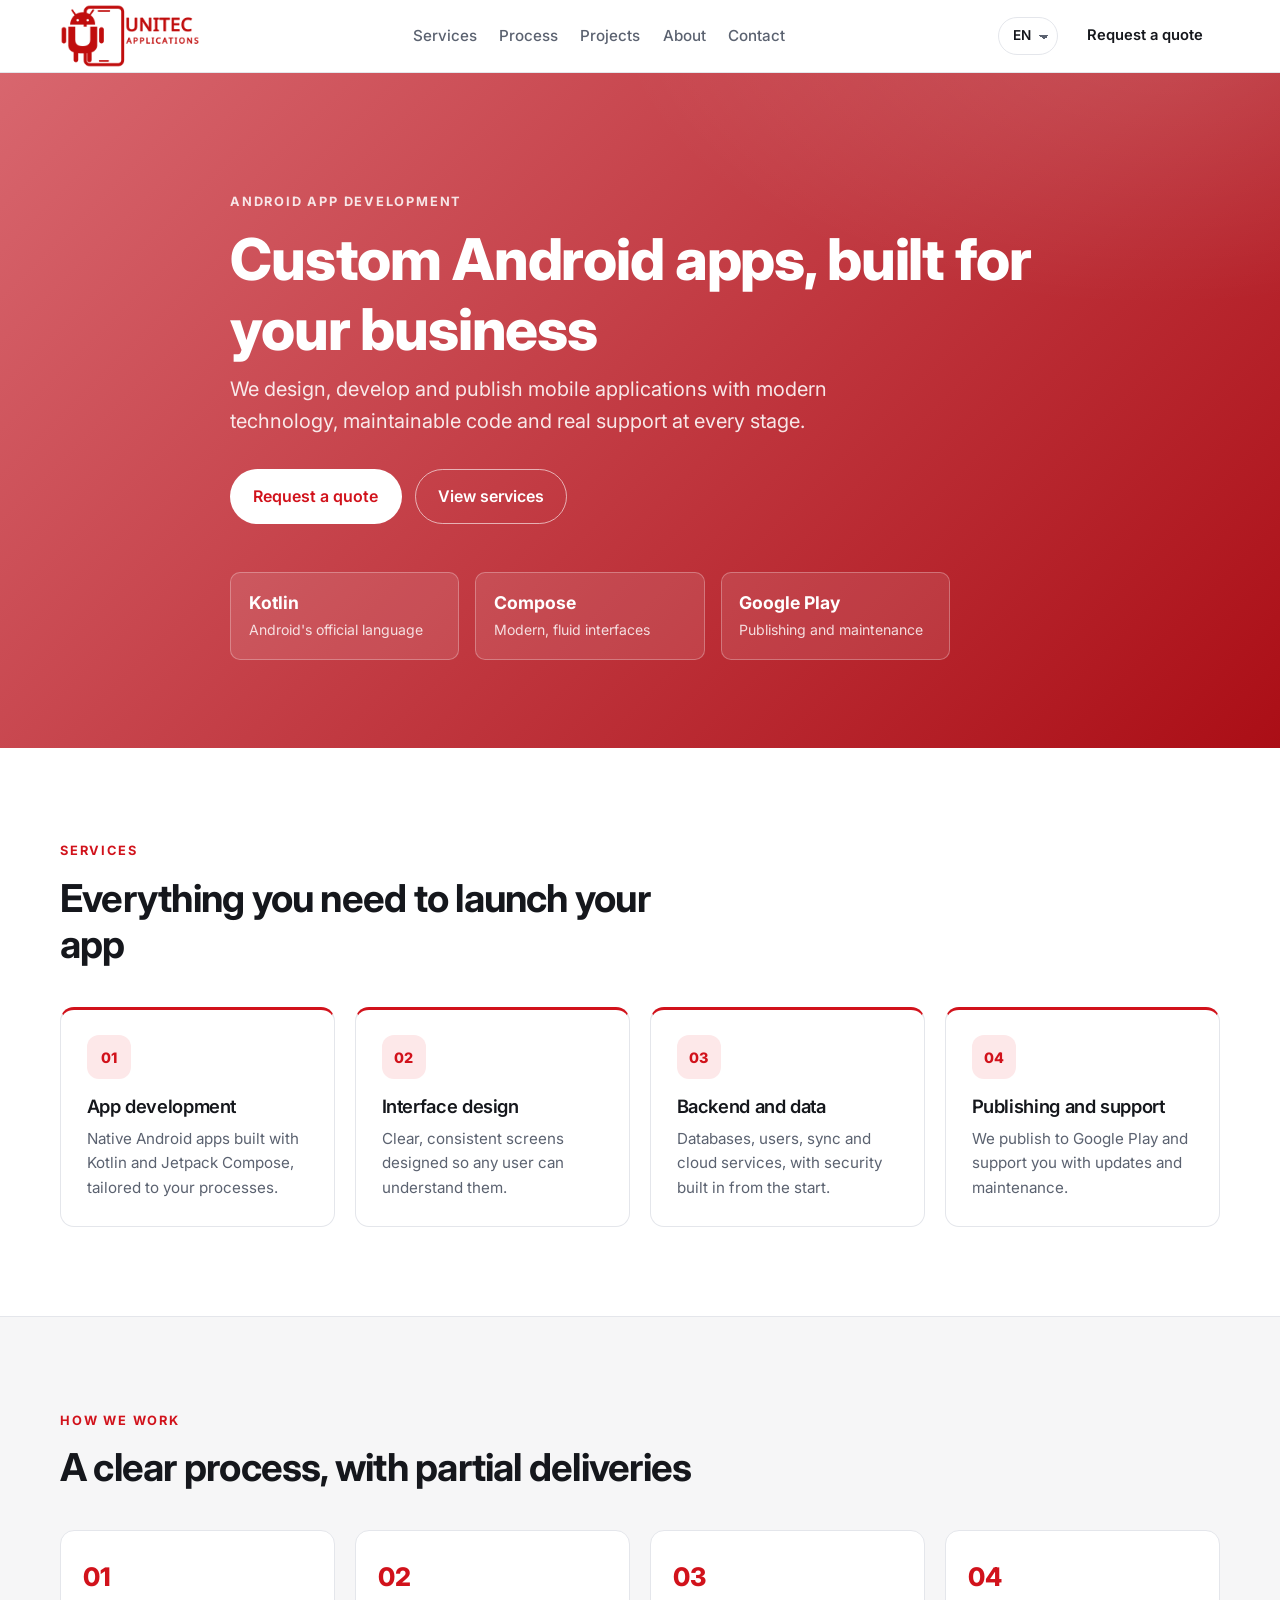
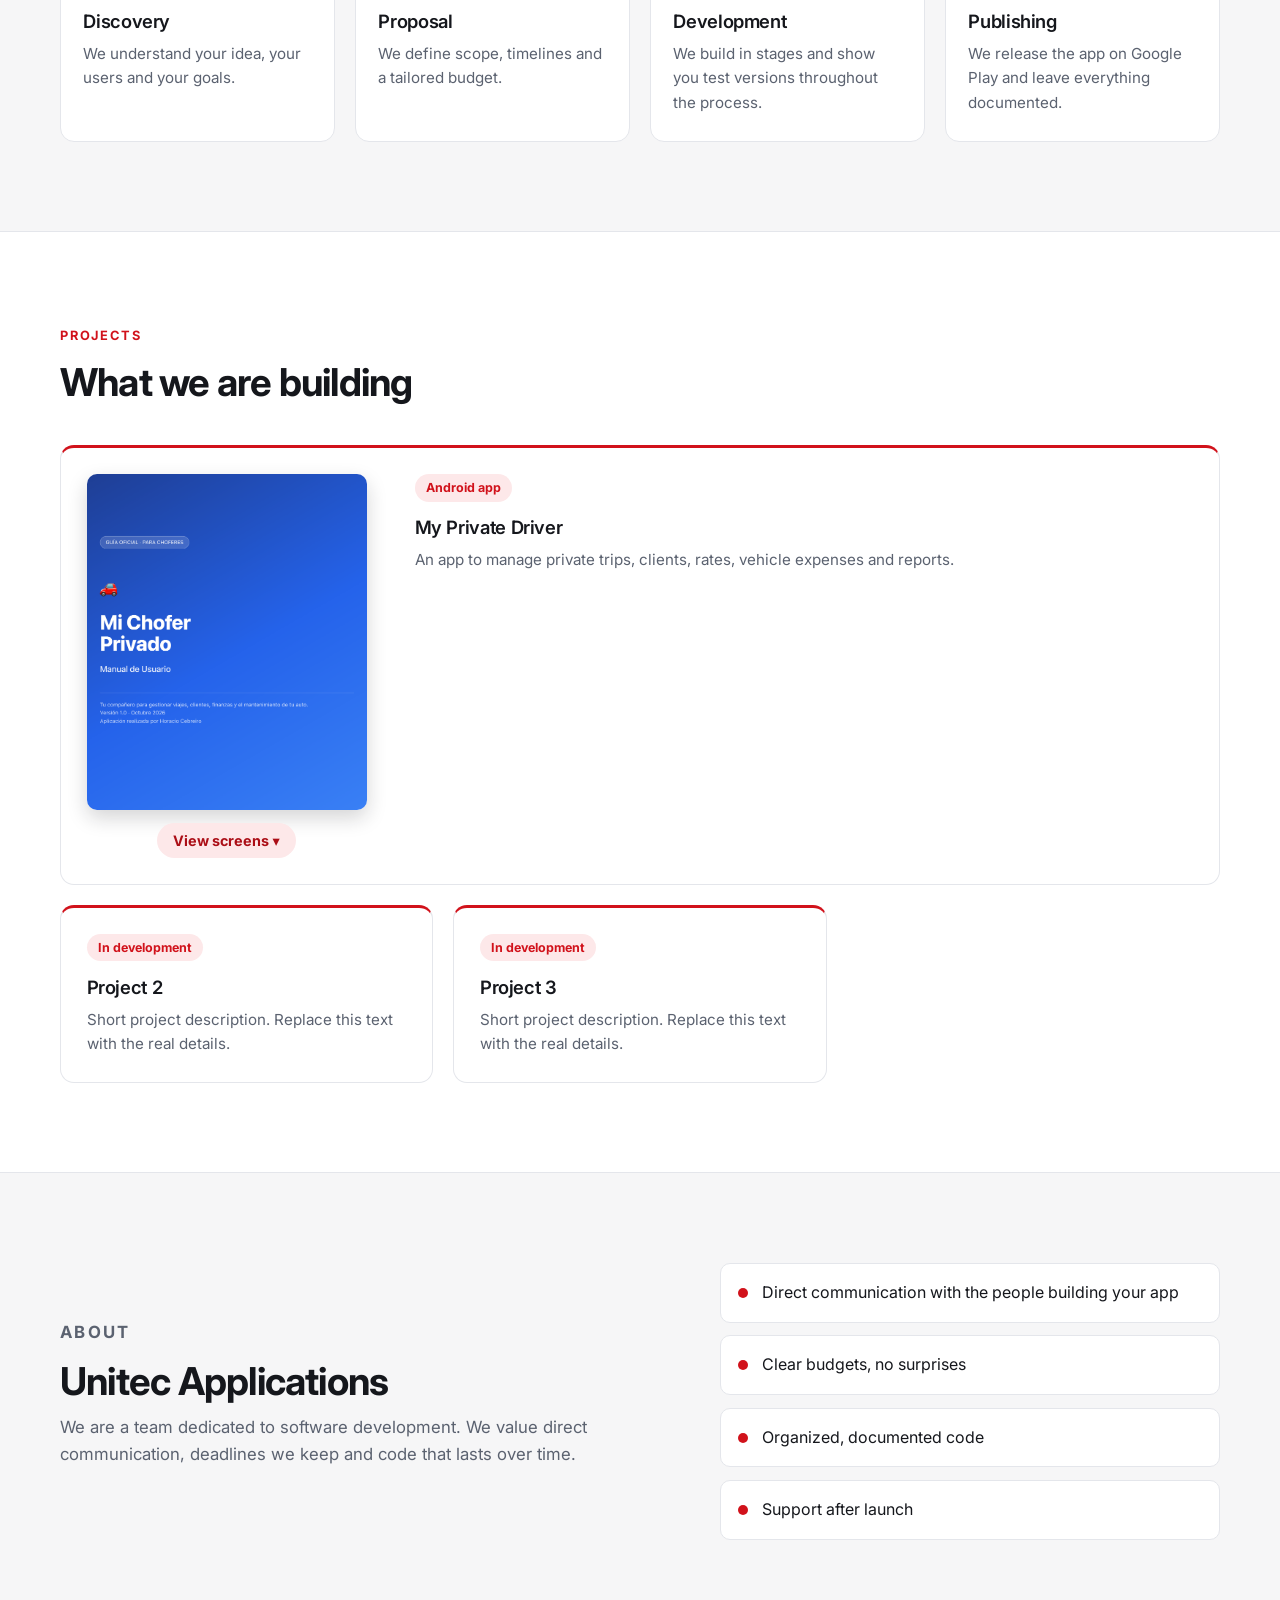
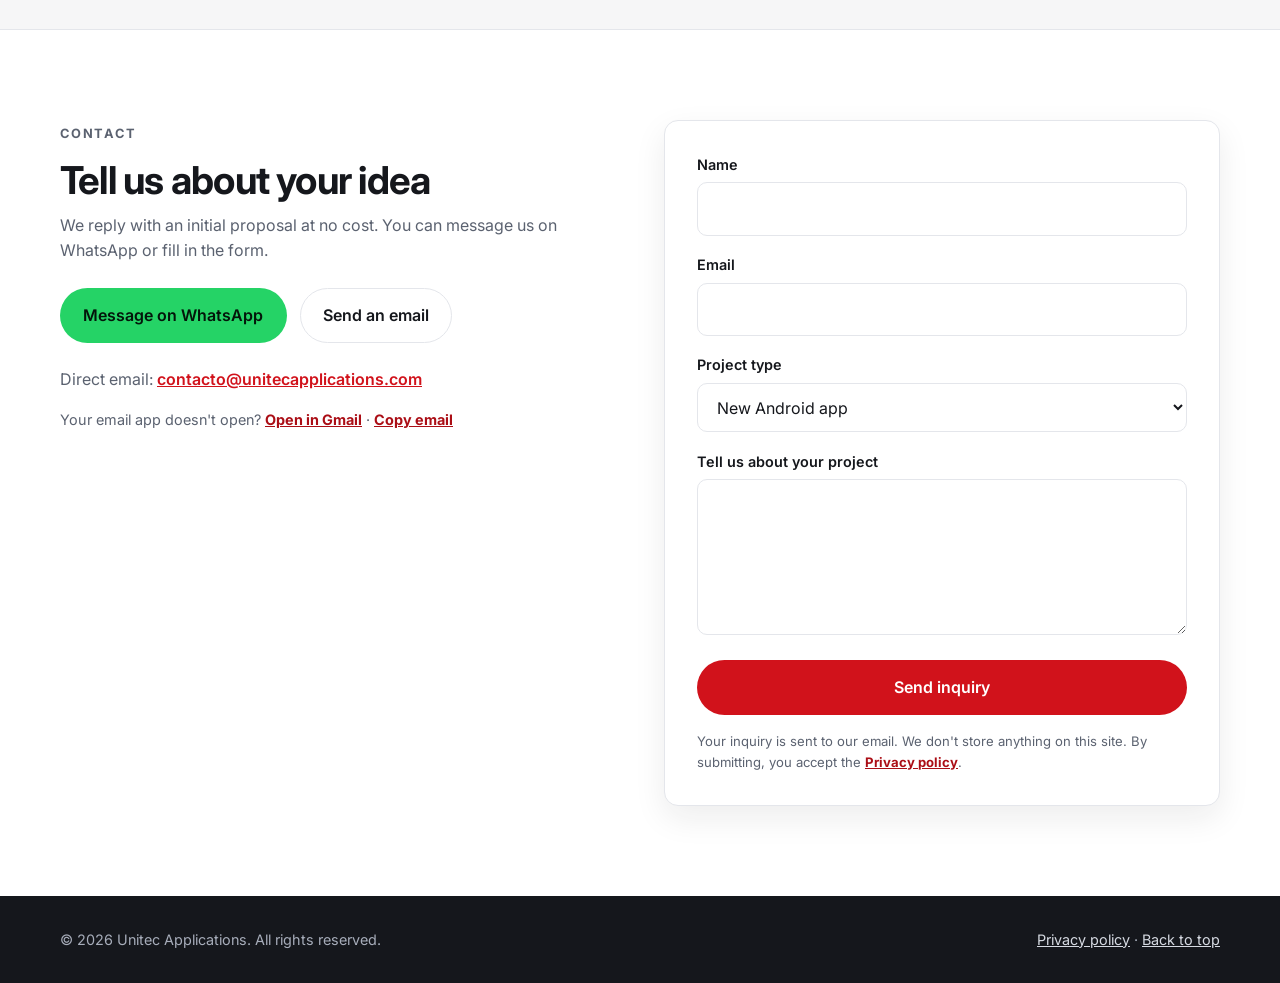
==== commit e59517a1: "Formulario: envio por Worker unitec-mail (fetch), honeypot y respaldo Gmail/copiar" ====
--- a/index.html
+++ b/index.html
@@ -254,10 +254,14 @@
             <textarea id="f-msg" name="message" rows="5" required aria-describedby="f-msg-error"></textarea>
             <p id="f-msg-error" class="field-error" aria-live="polite"></p>
           </div>
+          <div class="hp-field" aria-hidden="true">
+            <label for="f-website">Website</label>
+            <input id="f-website" name="website" type="text" tabindex="-1" autocomplete="off" />
+          </div>
           <button type="submit" class="btn btn-primary btn-block" data-i18n="form_submit">Enviar consulta</button>
           <p id="form-status" class="form-status" role="alert" aria-live="assertive"></p>
-          <p id="form-fallback" class="form-fallback" aria-live="polite" hidden><span data-i18n="form_sent">Si no se abrió tu app de correo, podés enviarlo desde Gmail o copiar el mensaje.</span> <a id="form-gmail" href="#" target="_blank" rel="noopener" data-i18n="mail_gmail">Abrir en Gmail</a> · <button type="button" id="form-copy" class="link-button" data-i18n="form_copy">Copiar mensaje</button></p>
-          <p class="form-note"><span data-i18n="form_note">Al enviar, se abre tu programa de correo con los datos completados. No guardamos nada en este sitio.</span> <span data-i18n="form_privacy_prefix">Al enviar, aceptás la</span> <a href="privacidad.html" data-i18n="form_privacy_link">política de privacidad</a>.</p>
+          <p id="form-fallback" class="form-fallback" aria-live="polite" hidden><span data-i18n="form_sent">No pudimos enviar el mensaje desde el sitio. Podés enviarlo desde Gmail o copiar el mensaje.</span> <a id="form-gmail" href="#" target="_blank" rel="noopener" data-i18n="mail_gmail">Abrir en Gmail</a> · <button type="button" id="form-copy" class="link-button" data-i18n="form_copy">Copiar mensaje</button></p>
+          <p class="form-note"><span data-i18n="form_note">Tu consulta se envía a nuestro correo. No guardamos nada en este sitio.</span> <span data-i18n="form_privacy_prefix">Al enviar, aceptás la</span> <a href="privacidad.html" data-i18n="form_privacy_link">política de privacidad</a>.</p>
         </form>
       </div>
     </section>
--- a/styles.css
+++ b/styles.css
@@ -477,6 +477,8 @@
 }
 .field-error:empty,
 .form-status:empty { display: none; }
+.form-status.is-ok { color: #15803d; }
+.hp-field { position: absolute; left: -10000px; width: 1px; height: 1px; overflow: hidden; }
 .form-note { font-size: 0.82rem; color: var(--muted); margin: 1rem 0 0; }
 .form-note a { color: var(--accent-strong); font-weight: 700; }
 .mail-help { font-size: 0.9rem; }
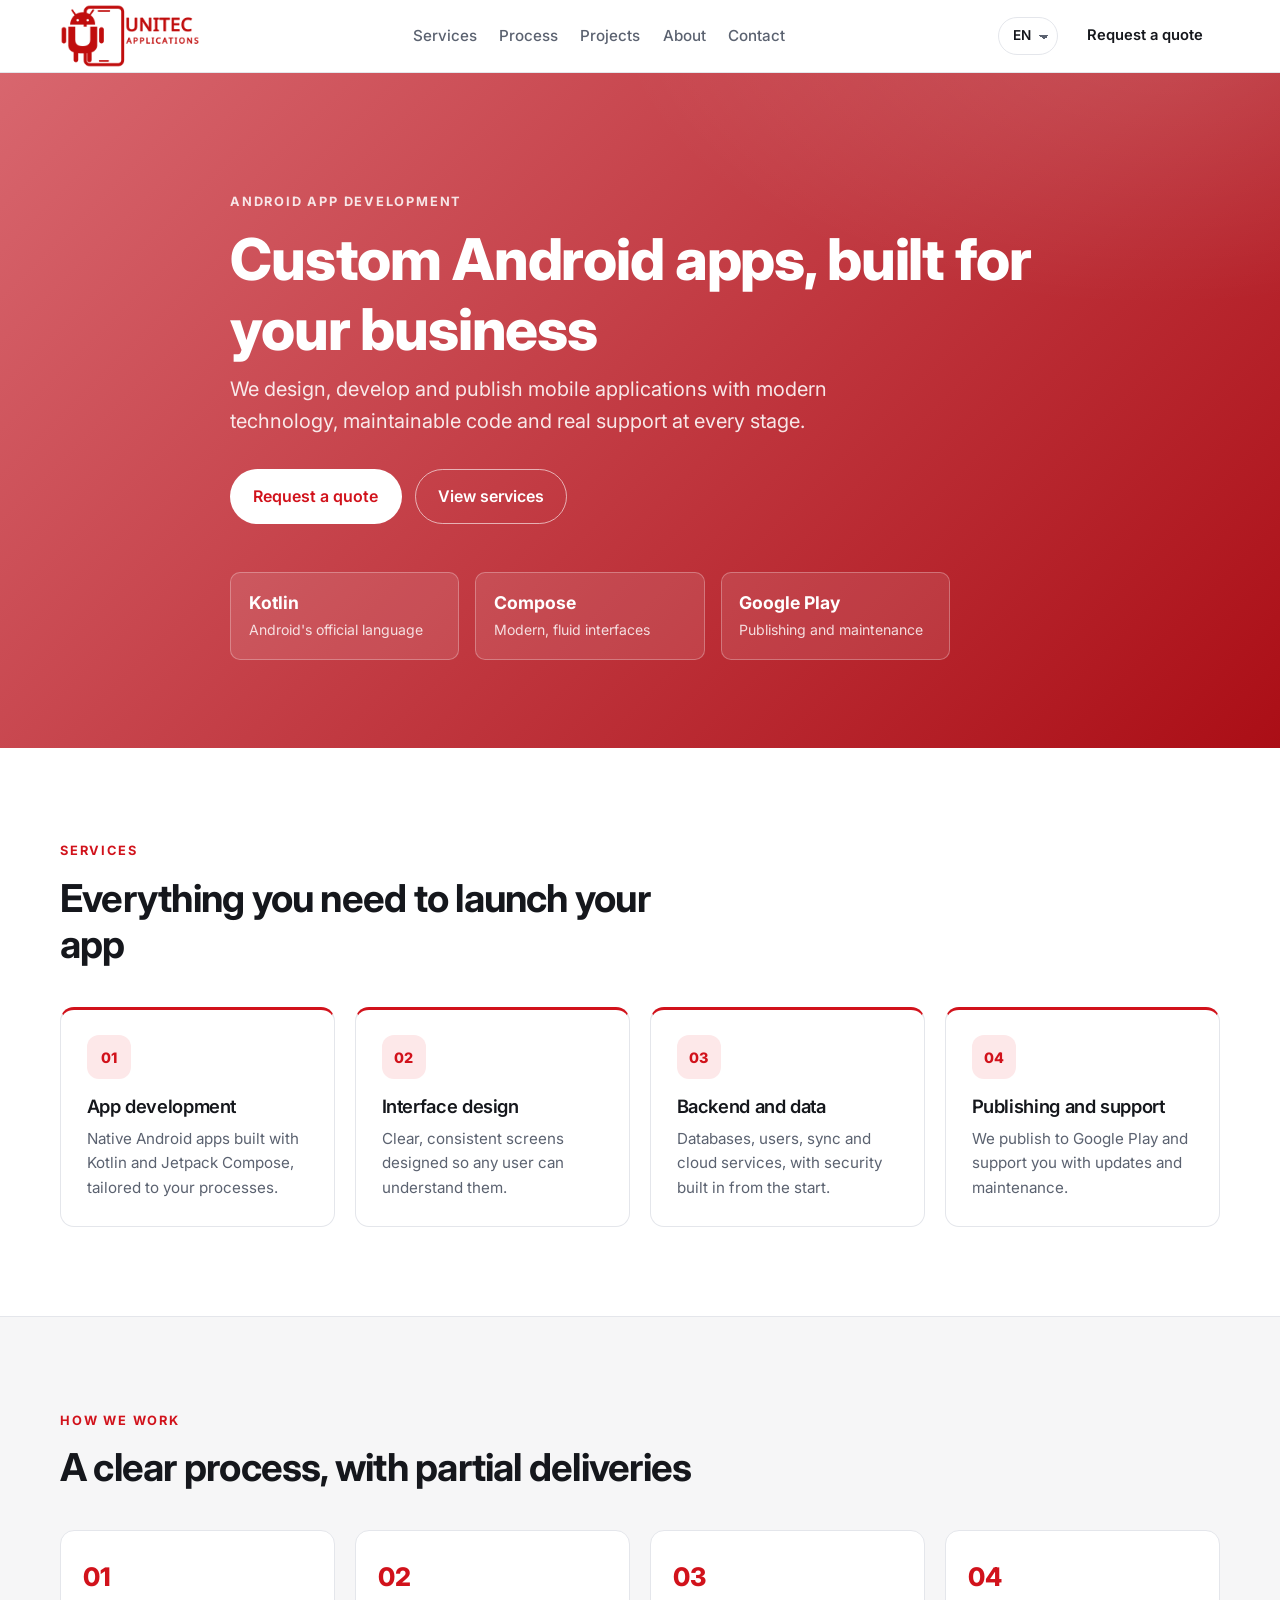
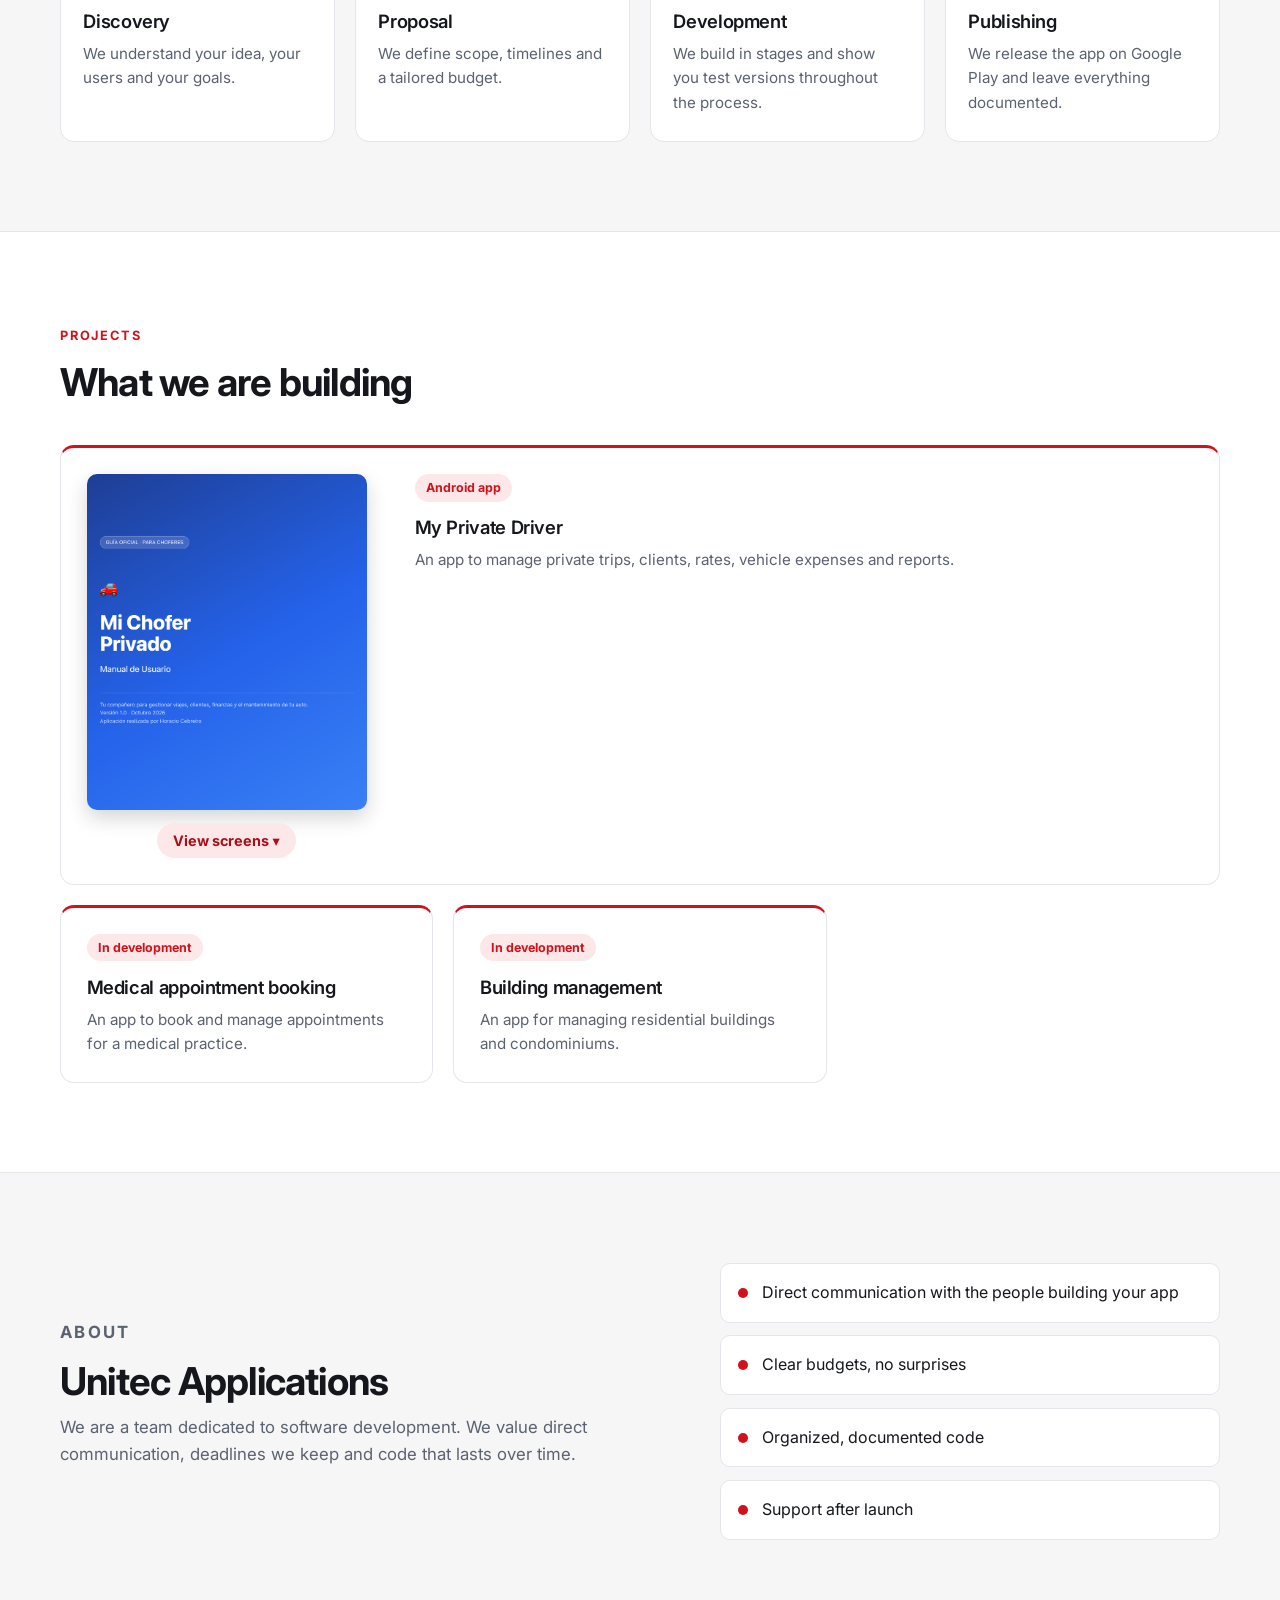
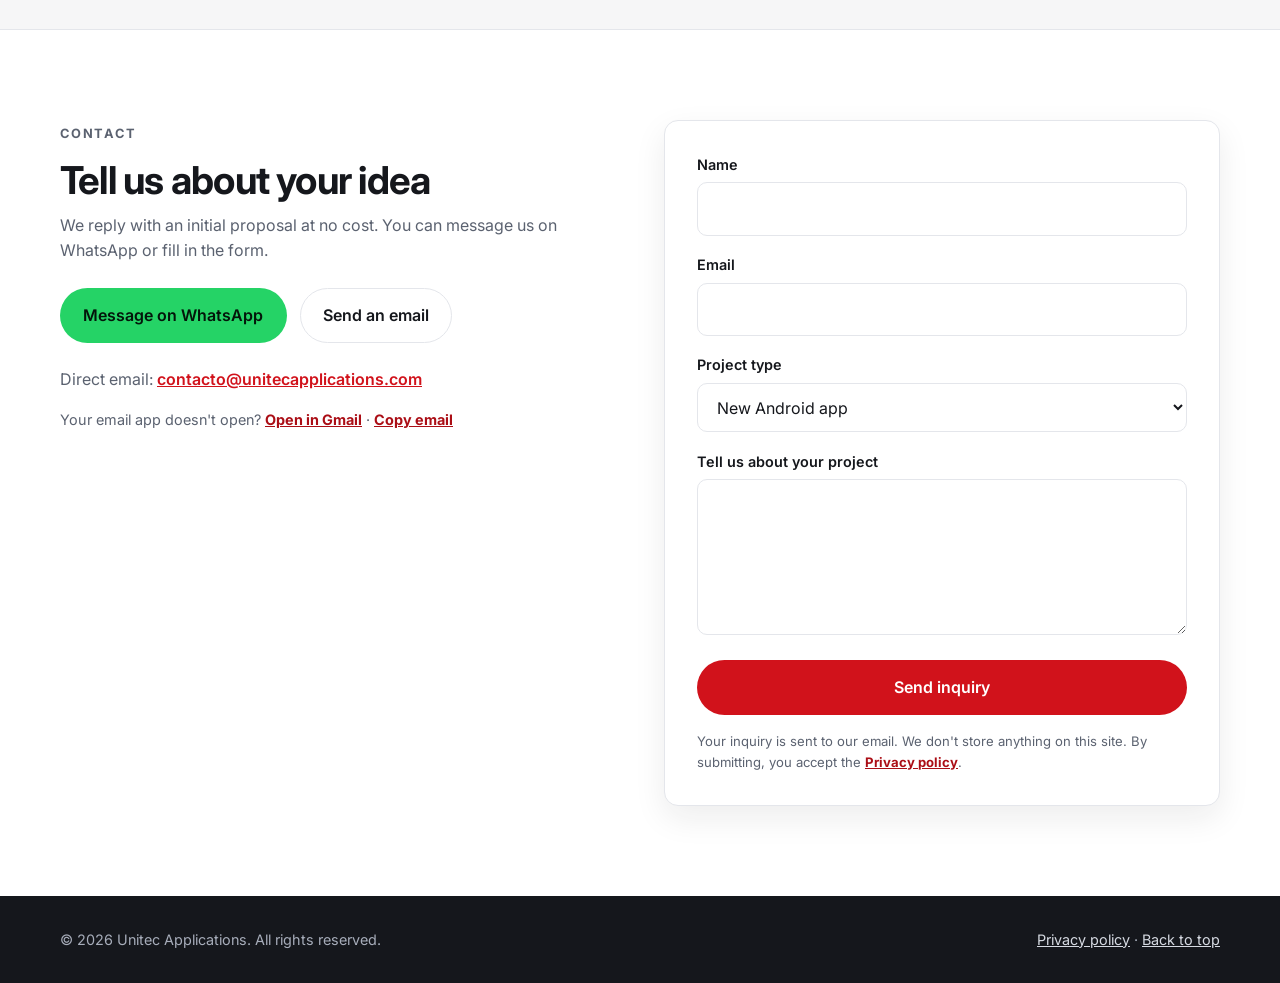
==== commit b8d88a8e: "Sitio: 404 propia, encabezados de seguridad, privacidad, sitemap y Worker de correo actualizado" ====
--- a/index.html
+++ b/index.html
@@ -184,13 +184,13 @@
           <div class="grid grid-3 project-placeholders">
           <article class="card project">
             <span class="badge" data-i18n="badge_dev">En desarrollo</span>
-            <h3 data-i18n="proj2_title">Proyecto 2</h3>
-            <p data-i18n="proj2_text">Descripción breve del proyecto. Reemplazá este texto con los detalles reales.</p>
+            <h3 data-i18n="proj2_title">Reservas de turnos médicos</h3>
+            <p data-i18n="proj2_text">Aplicación para reservar y administrar los turnos de un consultorio médico.</p>
           </article>
           <article class="card project">
             <span class="badge" data-i18n="badge_dev">En desarrollo</span>
-            <h3 data-i18n="proj3_title">Proyecto 3</h3>
-            <p data-i18n="proj3_text">Descripción breve del proyecto. Reemplazá este texto con los detalles reales.</p>
+            <h3 data-i18n="proj3_title">Gestión de consorcios</h3>
+            <p data-i18n="proj3_text">Aplicación para la administración de consorcios.</p>
           </article>
           </div>
         </div>
@@ -258,6 +258,7 @@
             <label for="f-website">Website</label>
             <input id="f-website" name="website" type="text" tabindex="-1" autocomplete="off" />
           </div>
+          <div id="turnstile-box" class="turnstile-box"></div>
           <button type="submit" class="btn btn-primary btn-block" data-i18n="form_submit">Enviar consulta</button>
           <p id="form-status" class="form-status" role="alert" aria-live="assertive"></p>
           <p id="form-fallback" class="form-fallback" aria-live="polite" hidden><span data-i18n="form_sent">No pudimos enviar el mensaje desde el sitio. Podés enviarlo desde Gmail o copiar el mensaje.</span> <a id="form-gmail" href="#" target="_blank" rel="noopener" data-i18n="mail_gmail">Abrir en Gmail</a> · <button type="button" id="form-copy" class="link-button" data-i18n="form_copy">Copiar mensaje</button></p>
--- a/styles.css
+++ b/styles.css
@@ -500,6 +500,13 @@
 .prose { max-width: 760px; }
 .prose h2 { margin-top: 2rem; }
 .prose .lead { color: var(--muted); }
+
+/* ---------- Anti-spam (Turnstile) y página 404 ---------- */
+.turnstile-box { margin: 0 0 1rem; }
+.turnstile-box:empty { display: none; }
+.notfound { text-align: center; }
+.notfound .lead { margin-inline: auto; }
+.notfound .btn { margin-top: 0.5rem; }
 
 /* ---------- Footer (oscuro) ---------- */
 .site-footer {
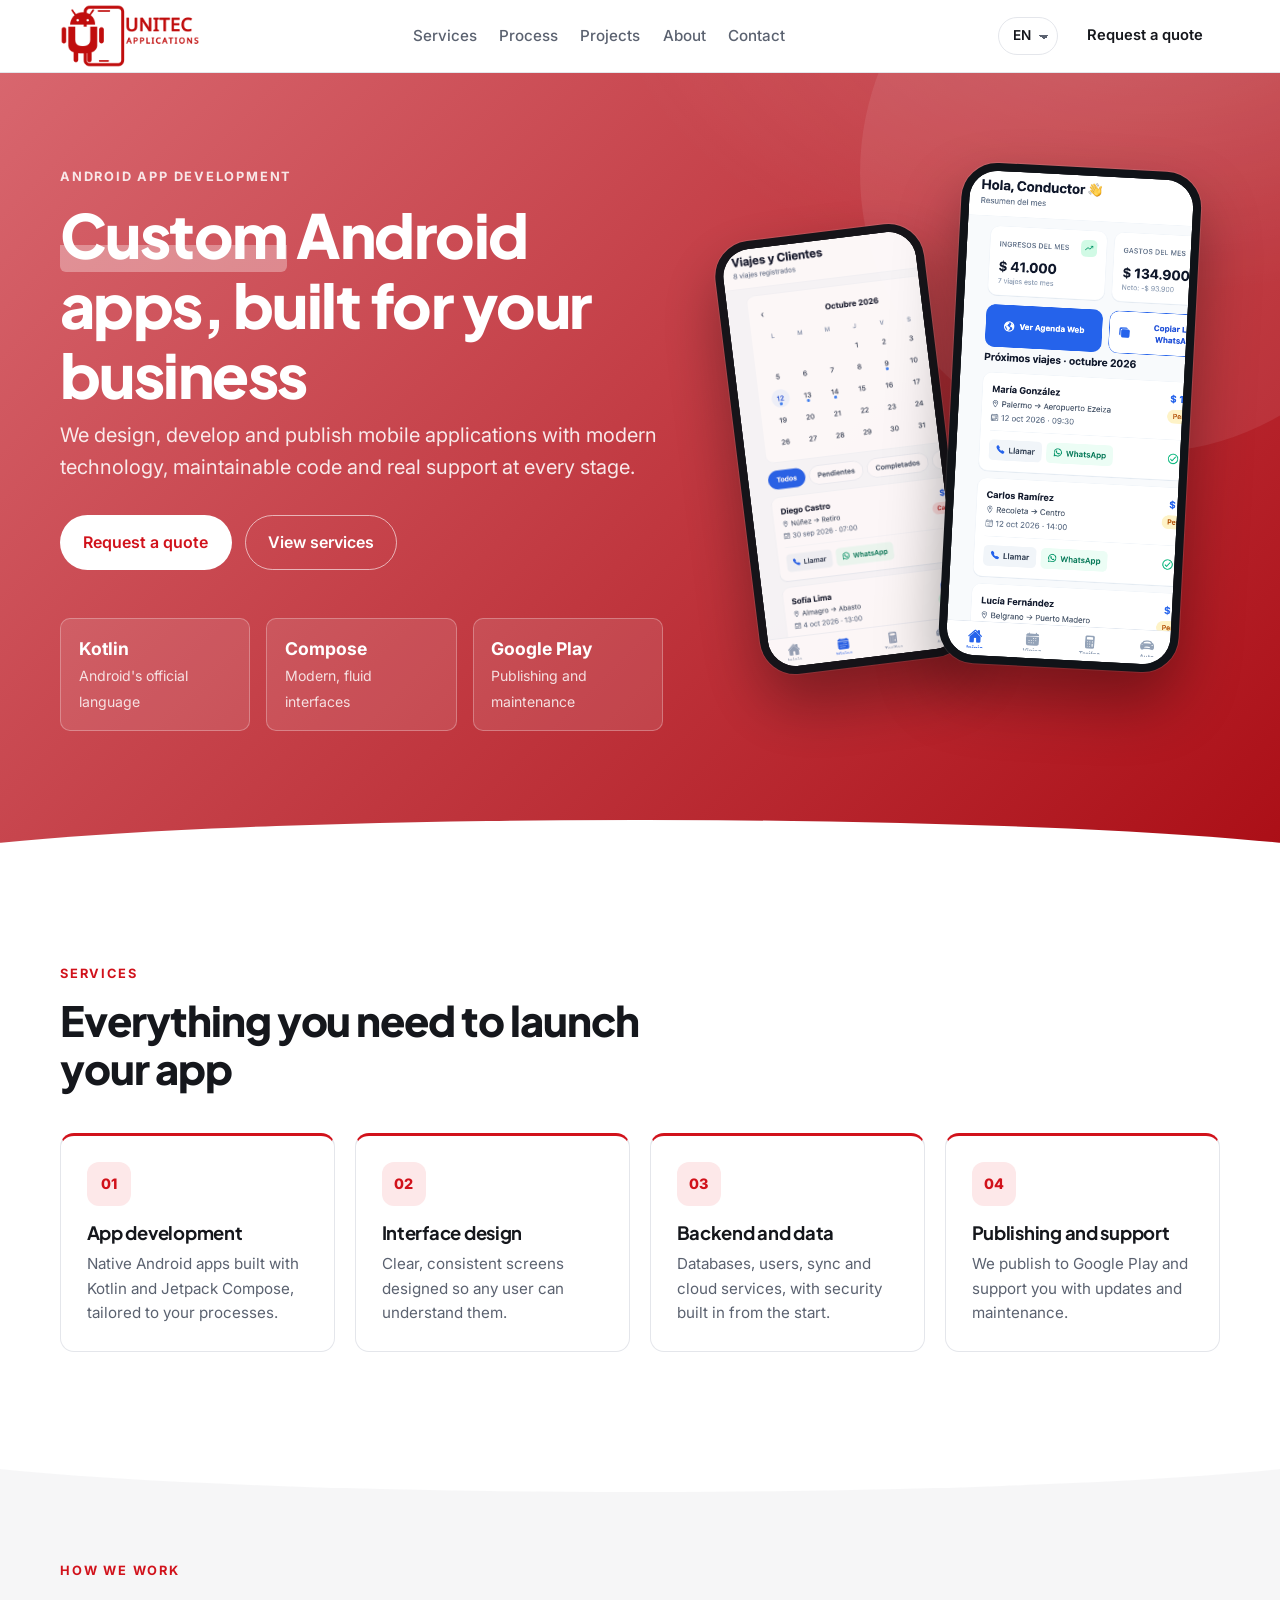
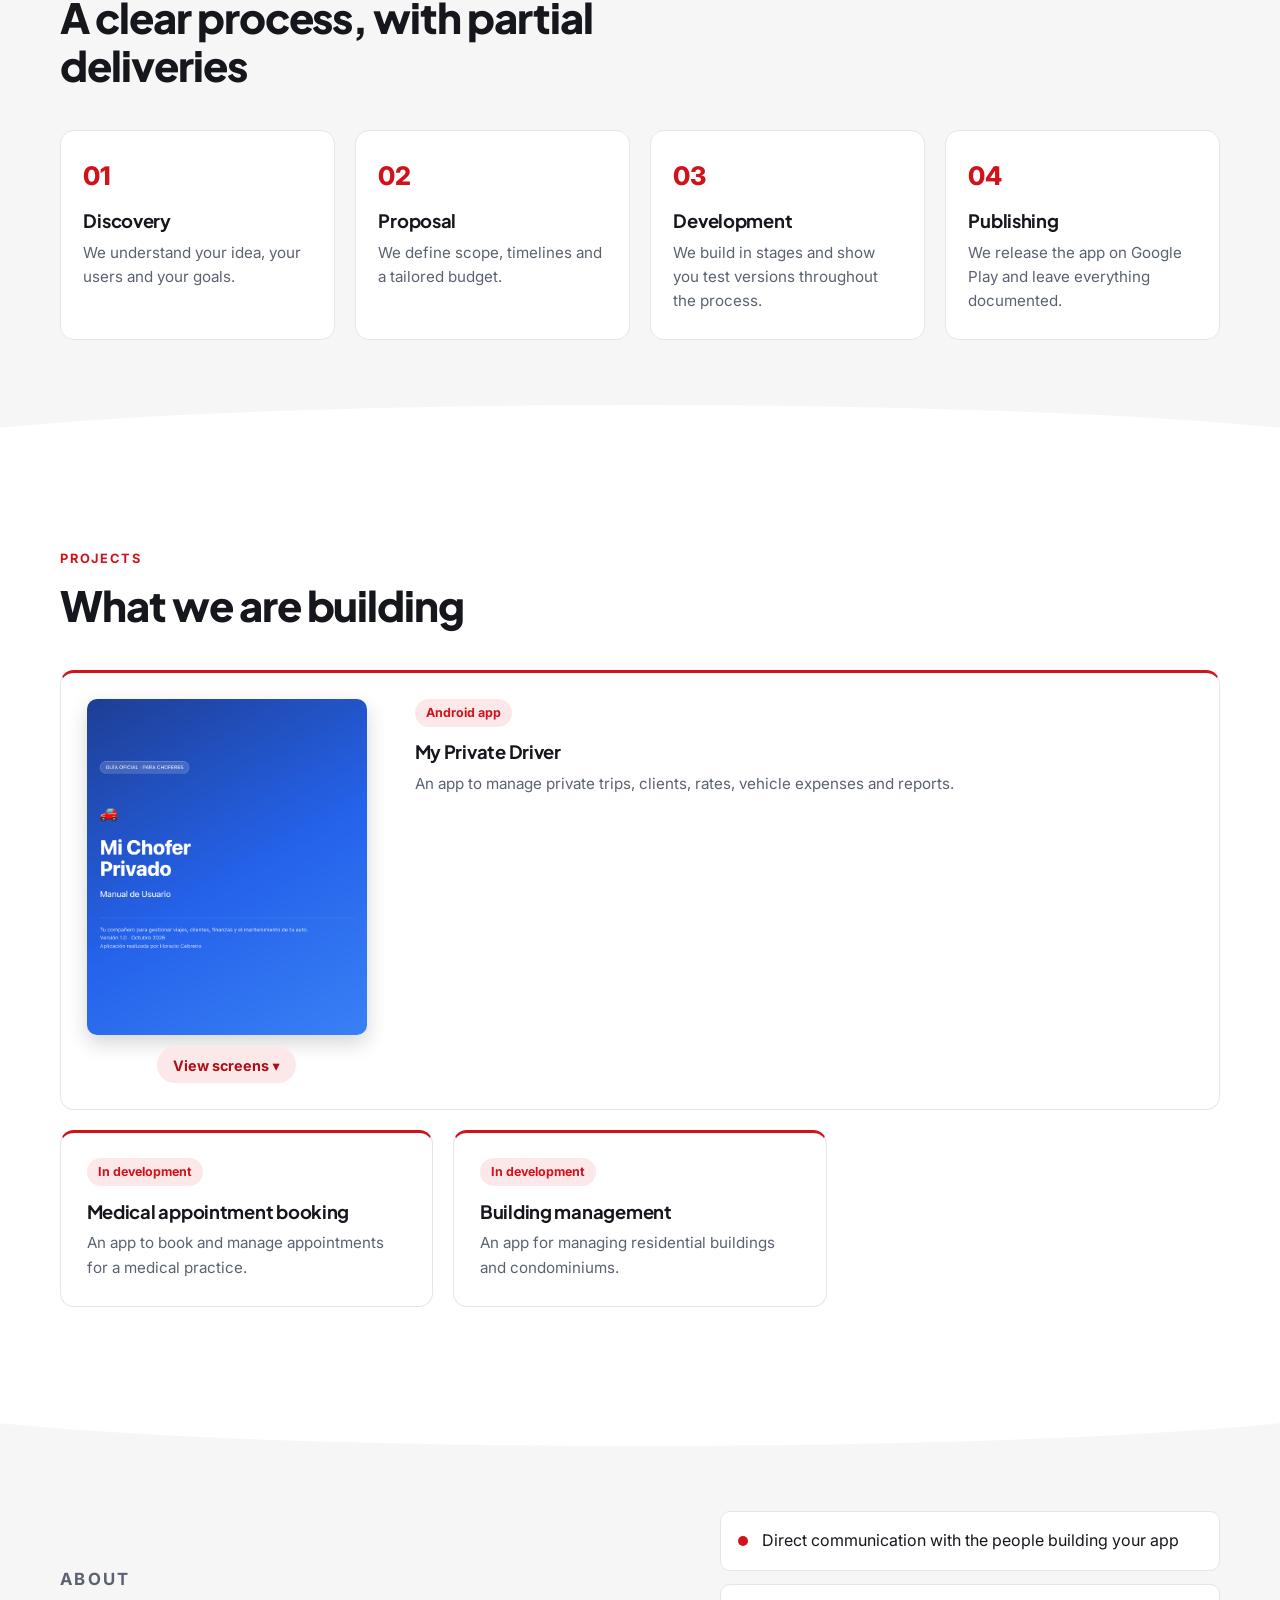
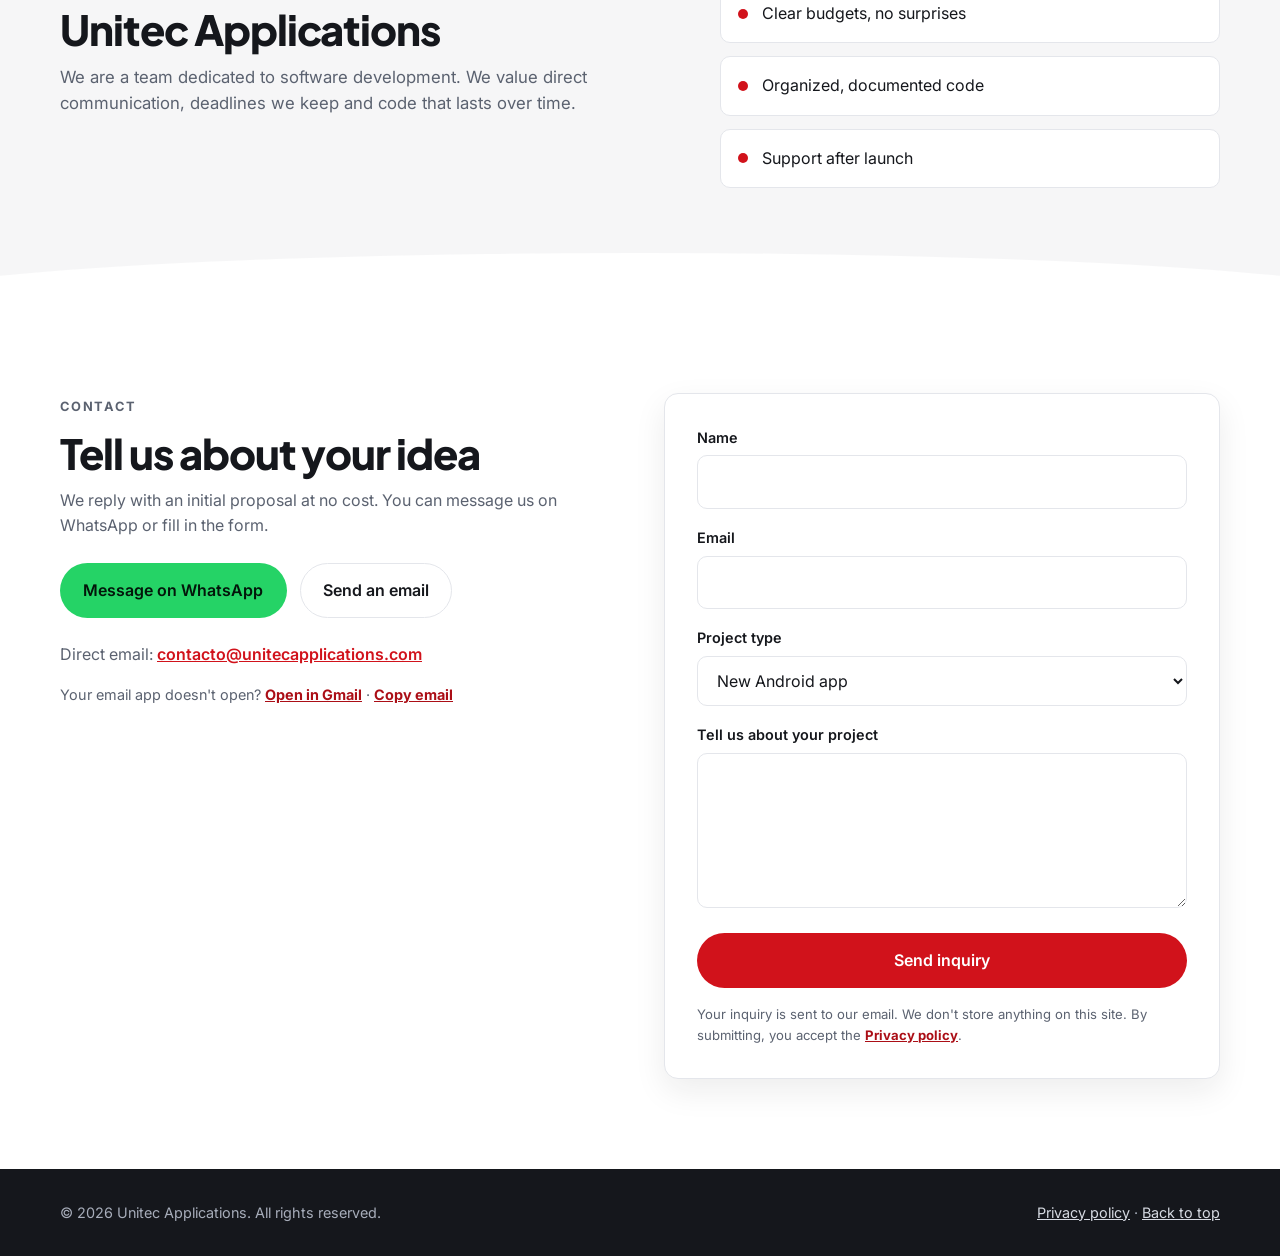
==== commit 195b205b: "Pasada 1: hero en dos columnas con mockups, bordes curvos y tipografia Plus Jakarta Sans" ====
--- a/index.html
+++ b/index.html
@@ -22,7 +22,7 @@
   <link rel="apple-touch-icon" href="assets/apple-touch-icon.png" />
   <link rel="preconnect" href="https://fonts.googleapis.com" />
   <link rel="preconnect" href="https://fonts.gstatic.com" crossorigin />
-  <link href="https://fonts.googleapis.com/css2?family=Inter:wght@400;500;600;700;800&display=swap" rel="stylesheet" />
+  <link href="https://fonts.googleapis.com/css2?family=Inter:wght@400;500;600;700;800&family=Plus+Jakarta+Sans:wght@700;800&display=swap" rel="stylesheet" />
   <link rel="stylesheet" href="styles.css" />
 </head>
 <body>
@@ -65,19 +65,30 @@
 
     <!-- HERO -->
     <section id="inicio" class="hero">
-      <div class="container hero-inner">
-        <p class="eyebrow" data-i18n="hero_eyebrow">Desarrollo de apps Android</p>
-        <h1 data-i18n="hero_title">Apps Android a medida, pensadas para tu negocio</h1>
-        <p class="lead" data-i18n="hero_lead">Diseñamos, desarrollamos y publicamos aplicaciones móviles con tecnología moderna, código mantenible y acompañamiento real en cada etapa.</p>
-        <div class="hero-actions">
-          <a href="#contacto" class="btn btn-primary" data-i18n="hero_cta_primary">Pedir presupuesto</a>
-          <a href="#servicios" class="btn btn-ghost" data-i18n="hero_cta_secondary">Ver servicios</a>
-        </div>
-        <ul class="hero-stats">
-          <li><strong data-i18n="stat1_value">Kotlin</strong><span data-i18n="stat1_label">Lenguaje oficial de Android</span></li>
-          <li><strong data-i18n="stat2_value">Compose</strong><span data-i18n="stat2_label">Interfaces modernas y fluidas</span></li>
-          <li><strong data-i18n="stat3_value">Google Play</strong><span data-i18n="stat3_label">Publicación y mantenimiento</span></li>
-        </ul>
+      <div class="container hero-grid">
+        <div class="hero-copy">
+          <p class="eyebrow" data-i18n="hero_eyebrow">Desarrollo de apps Android</p>
+          <h1><span data-i18n="hero_title_pre">Apps Android </span><span class="hl" data-i18n="hero_title_hl">a medida</span><span data-i18n="hero_title_post">, pensadas para tu negocio</span></h1>
+          <p class="lead" data-i18n="hero_lead">Diseñamos, desarrollamos y publicamos aplicaciones móviles con tecnología moderna, código mantenible y acompañamiento real en cada etapa.</p>
+          <div class="hero-actions">
+            <a href="#contacto" class="btn btn-primary" data-i18n="hero_cta_primary">Pedir presupuesto</a>
+            <a href="#servicios" class="btn btn-ghost" data-i18n="hero_cta_secondary">Ver servicios</a>
+          </div>
+          <ul class="hero-stats">
+            <li><strong data-i18n="stat1_value">Kotlin</strong><span data-i18n="stat1_label">Lenguaje oficial de Android</span></li>
+            <li><strong data-i18n="stat2_value">Compose</strong><span data-i18n="stat2_label">Interfaces modernas y fluidas</span></li>
+            <li><strong data-i18n="stat3_value">Google Play</strong><span data-i18n="stat3_label">Publicación y mantenimiento</span></li>
+          </ul>
+        </div>
+
+        <div class="hero-visual">
+          <div class="phone phone-back">
+            <img src="assets/mi-chofer-privado-viajes.png" alt="Pantalla de calendario y gestión de viajes" data-i18n-alt="proj1_trips_alt" width="390" height="844" />
+          </div>
+          <div class="phone phone-front">
+            <img src="assets/mi-chofer-privado-inicio.png" alt="Pantalla de inicio con resumen mensual y próximos viajes" data-i18n-alt="proj1_home_alt" width="390" height="844" fetchpriority="high" />
+          </div>
+        </div>
       </div>
     </section>
 
--- a/styles.css
+++ b/styles.css
@@ -19,6 +19,8 @@
   --radius-sm: 10px;
   --shadow: 0 12px 32px rgba(21, 23, 28, 0.08);
   --container: 1160px;
+  --font-display: "Plus Jakarta Sans", "Inter", system-ui, -apple-system, "Segoe UI", Roboto, sans-serif;
+  --curve: clamp(24px, 4vw, 52px);
 }
 
 *,
@@ -63,10 +65,10 @@
   white-space: nowrap;
 }
 
-h1, h2, h3 { line-height: 1.2; margin: 0 0 0.6rem; letter-spacing: -0.02em; }
-h1 { font-size: clamp(2.2rem, 5vw, 3.6rem); font-weight: 800; }
-h2 { font-size: clamp(1.7rem, 3.2vw, 2.4rem); font-weight: 700; }
-h3 { font-size: 1.15rem; font-weight: 600; }
+h1, h2, h3 { font-family: var(--font-display); line-height: 1.15; margin: 0 0 0.6rem; letter-spacing: -0.025em; }
+h1 { font-size: clamp(2.3rem, 5vw, 3.8rem); font-weight: 800; }
+h2 { font-size: clamp(1.8rem, 3.4vw, 2.6rem); font-weight: 800; }
+h3 { font-size: 1.15rem; font-weight: 700; letter-spacing: -0.015em; }
 p { margin: 0 0 1rem; }
 
 .eyebrow {
@@ -187,14 +189,95 @@
 
 /* ---------- Hero (rojo) ---------- */
 .hero {
-  padding: clamp(4rem, 9vw, 7.5rem) 0 clamp(3.5rem, 7vw, 5.5rem);
+  position: relative;
+  overflow: hidden;
+  padding: clamp(3.5rem, 7vw, 6rem) 0 calc(clamp(3.5rem, 7vw, 5.5rem) + var(--curve));
   background:
     radial-gradient(900px 500px at 90% -10%, rgba(255, 255, 255, 0.14), transparent 60%),
     linear-gradient(135deg, #d8666e 0%, var(--accent-strong) 100%);
   color: #fff;
 }
+/* Círculos decorativos de fondo */
+.hero::before {
+  content: "";
+  position: absolute;
+  top: -180px;
+  right: -140px;
+  width: 560px;
+  height: 560px;
+  border-radius: 50%;
+  background: rgba(255, 255, 255, 0.08);
+}
+/* Borde inferior curvo hacia la sección siguiente */
+.hero::after {
+  content: "";
+  position: absolute;
+  left: -10%;
+  right: -10%;
+  bottom: -1px;
+  height: var(--curve);
+  background: var(--bg);
+  border-radius: 50% 50% 0 0 / 100% 100% 0 0;
+}
 .hero .eyebrow { color: rgba(255, 255, 255, 0.85); }
-.hero-inner { max-width: 820px; }
+.hero-grid {
+  position: relative;
+  z-index: 1;
+  display: grid;
+  grid-template-columns: minmax(0, 1.1fr) minmax(0, 0.9fr);
+  gap: clamp(2rem, 5vw, 4rem);
+  align-items: center;
+}
+.hero-copy { min-width: 0; }
+.hl {
+  background: linear-gradient(transparent 64%, rgba(255, 255, 255, 0.32) 64%);
+  border-radius: 6px;
+  white-space: nowrap;
+}
+
+/* Teléfonos con capturas reales de la app */
+.hero-visual {
+  position: relative;
+  min-height: 560px;
+}
+.phone {
+  position: absolute;
+  width: 240px;
+  border: 8px solid #101318;
+  border-radius: 36px;
+  background: #101318;
+  overflow: hidden;
+  box-shadow: 0 30px 60px rgba(0, 0, 0, 0.35), 0 0 0 1px rgba(255, 255, 255, 0.12);
+}
+.phone img {
+  display: block;
+  width: 100%;
+  height: auto;
+  aspect-ratio: 390 / 844;
+  object-fit: cover;
+  object-position: top left;
+  border-radius: 28px;
+}
+.phone-front {
+  top: 0;
+  right: 6%;
+  z-index: 2;
+  transform: rotate(3deg);
+  animation: phone-float 7s ease-in-out infinite;
+}
+.phone-back {
+  top: 64px;
+  left: 2%;
+  width: 210px;
+  z-index: 1;
+  transform: rotate(-7deg);
+  opacity: 0.96;
+  animation: phone-float 8s ease-in-out -3s infinite;
+}
+@keyframes phone-float {
+  0%, 100% { translate: 0 0; }
+  50% { translate: 0 -12px; }
+}
 .lead {
   font-size: clamp(1.05rem, 1.6vw, 1.25rem);
   color: rgba(255, 255, 255, 0.88);
@@ -232,7 +315,30 @@
 
 /* ---------- Secciones ---------- */
 .section { padding: clamp(3.5rem, 7vw, 6rem) 0; }
-.section-alt { background: var(--bg-alt); border-block: 1px solid var(--border); }
+.section-alt {
+  position: relative;
+  overflow: hidden;
+  padding-block: calc(clamp(3.5rem, 7vw, 6rem) + var(--curve) / 2);
+  background: var(--bg-alt);
+}
+/* Curvas arriba y abajo en lugar de líneas rectas */
+.section-alt::before,
+.section-alt::after {
+  content: "";
+  position: absolute;
+  left: -10%;
+  right: -10%;
+  height: var(--curve);
+  background: var(--bg);
+}
+.section-alt::before {
+  top: -1px;
+  border-radius: 0 0 50% 50% / 0 0 100% 100%;
+}
+.section-alt::after {
+  bottom: -1px;
+  border-radius: 50% 50% 0 0 / 100% 100% 0 0;
+}
 .section-head { max-width: 640px; margin-bottom: 2.5rem; }
 
 .grid { display: grid; gap: 1.25rem; }
@@ -531,6 +637,10 @@
   .grid-3 { grid-template-columns: repeat(2, minmax(0, 1fr)); }
   .project-featured { grid-template-columns: minmax(160px, 220px) minmax(0, 1fr); }
   .about, .contact { grid-template-columns: 1fr; gap: 2rem; }
+  .hero-grid { grid-template-columns: 1fr; }
+  .hero-visual { min-height: 520px; max-width: 460px; width: 100%; margin-inline: auto; }
+  .phone-front { right: 12%; }
+  .phone-back { left: 6%; }
   .nav { position: relative; gap: 0.75rem; }
   .menu-toggle { display: inline-flex; margin-left: auto; }
   .nav-links {
@@ -557,6 +667,11 @@
   .project-featured { grid-template-columns: 1fr; }
   .project-cover-btn { width: min(100%, 260px); margin-inline: auto; }
   .project-gallery { grid-template-columns: repeat(2, minmax(0, 1fr)); max-width: 420px; }
+  .hero-visual { min-height: 400px; max-width: 320px; }
+  .phone { border-width: 6px; border-radius: 28px; }
+  .phone img { border-radius: 22px; }
+  .phone-front { width: 180px; right: 2%; }
+  .phone-back { width: 155px; left: 6%; top: 48px; }
   .nav-actions .btn-small { display: none; }
   .brand-logo { height: 54px; }
   .form { padding: 1.4rem; }
@@ -569,5 +684,5 @@
 
 @media (prefers-reduced-motion: reduce) {
   html { scroll-behavior: auto; }
-  *, *::before, *::after { transition: none !important; }
-}
+  *, *::before, *::after { transition: none !important; animation: none !important; }
+}
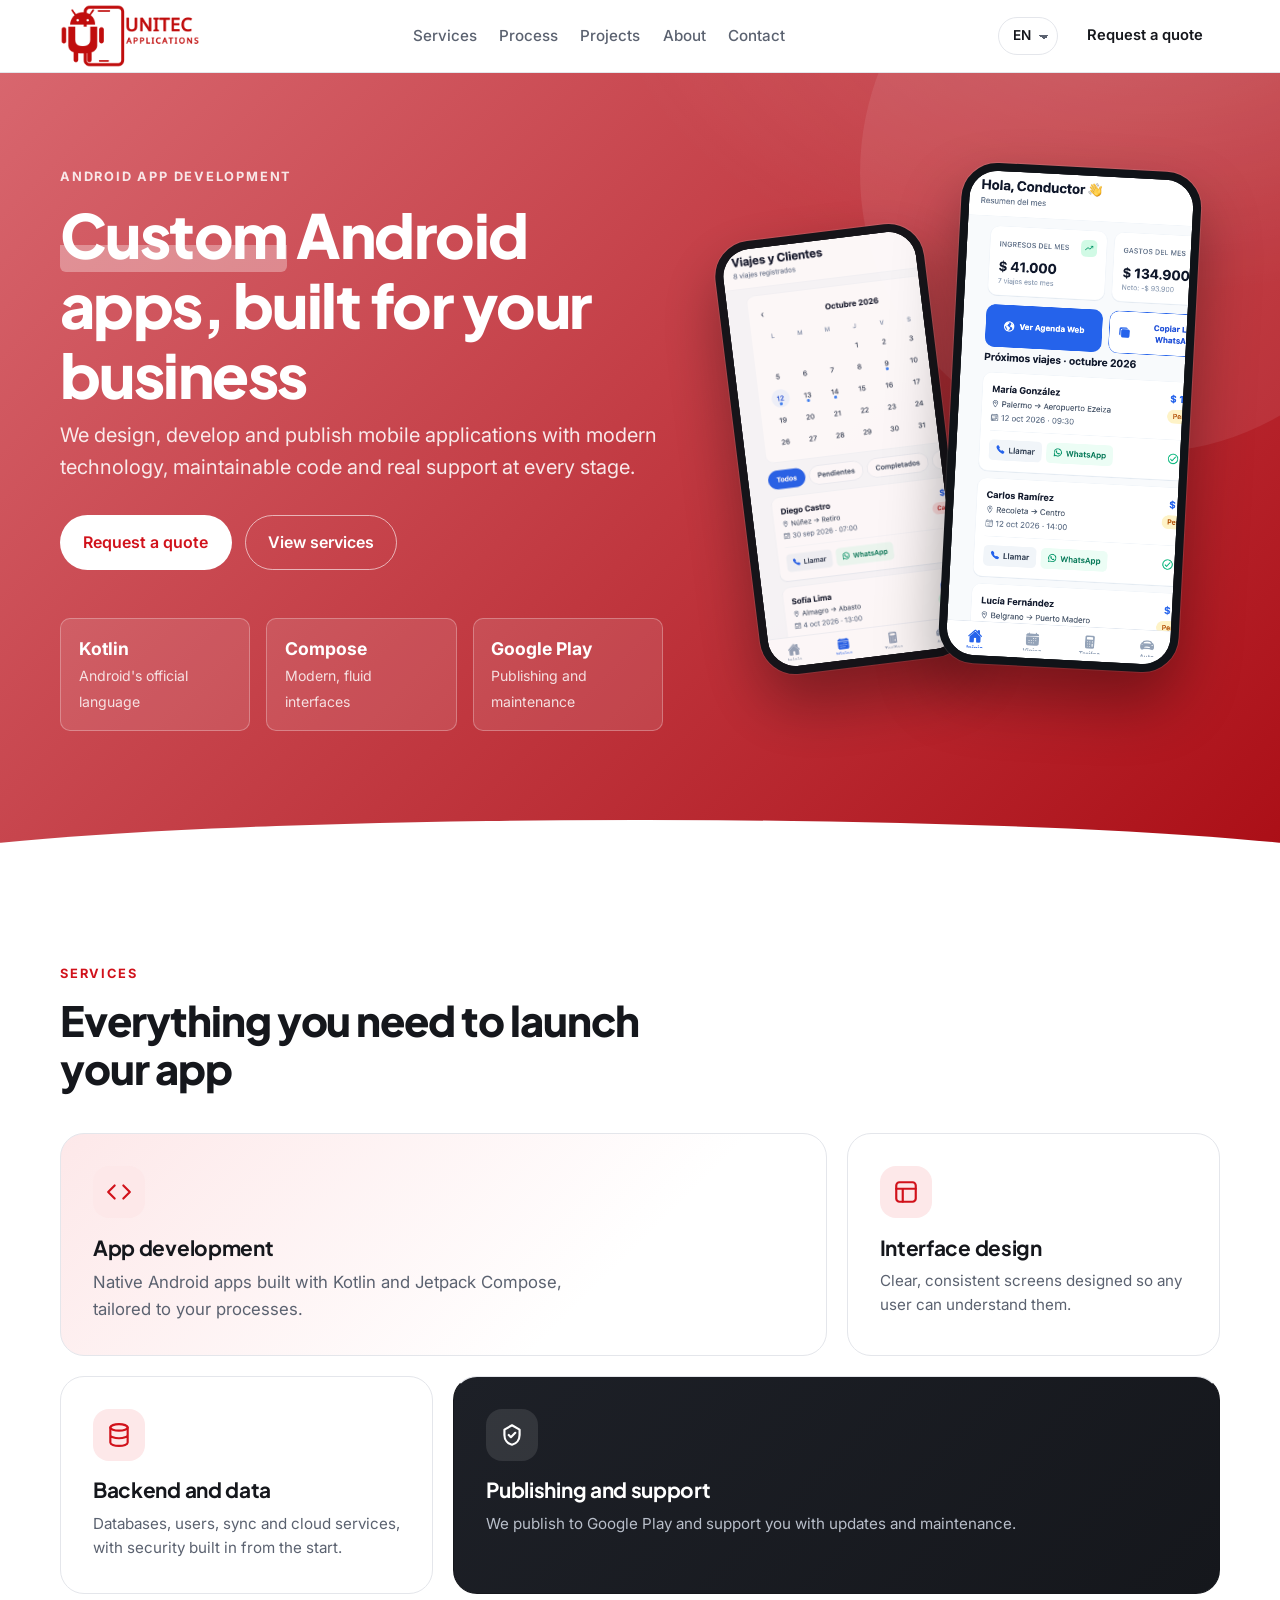
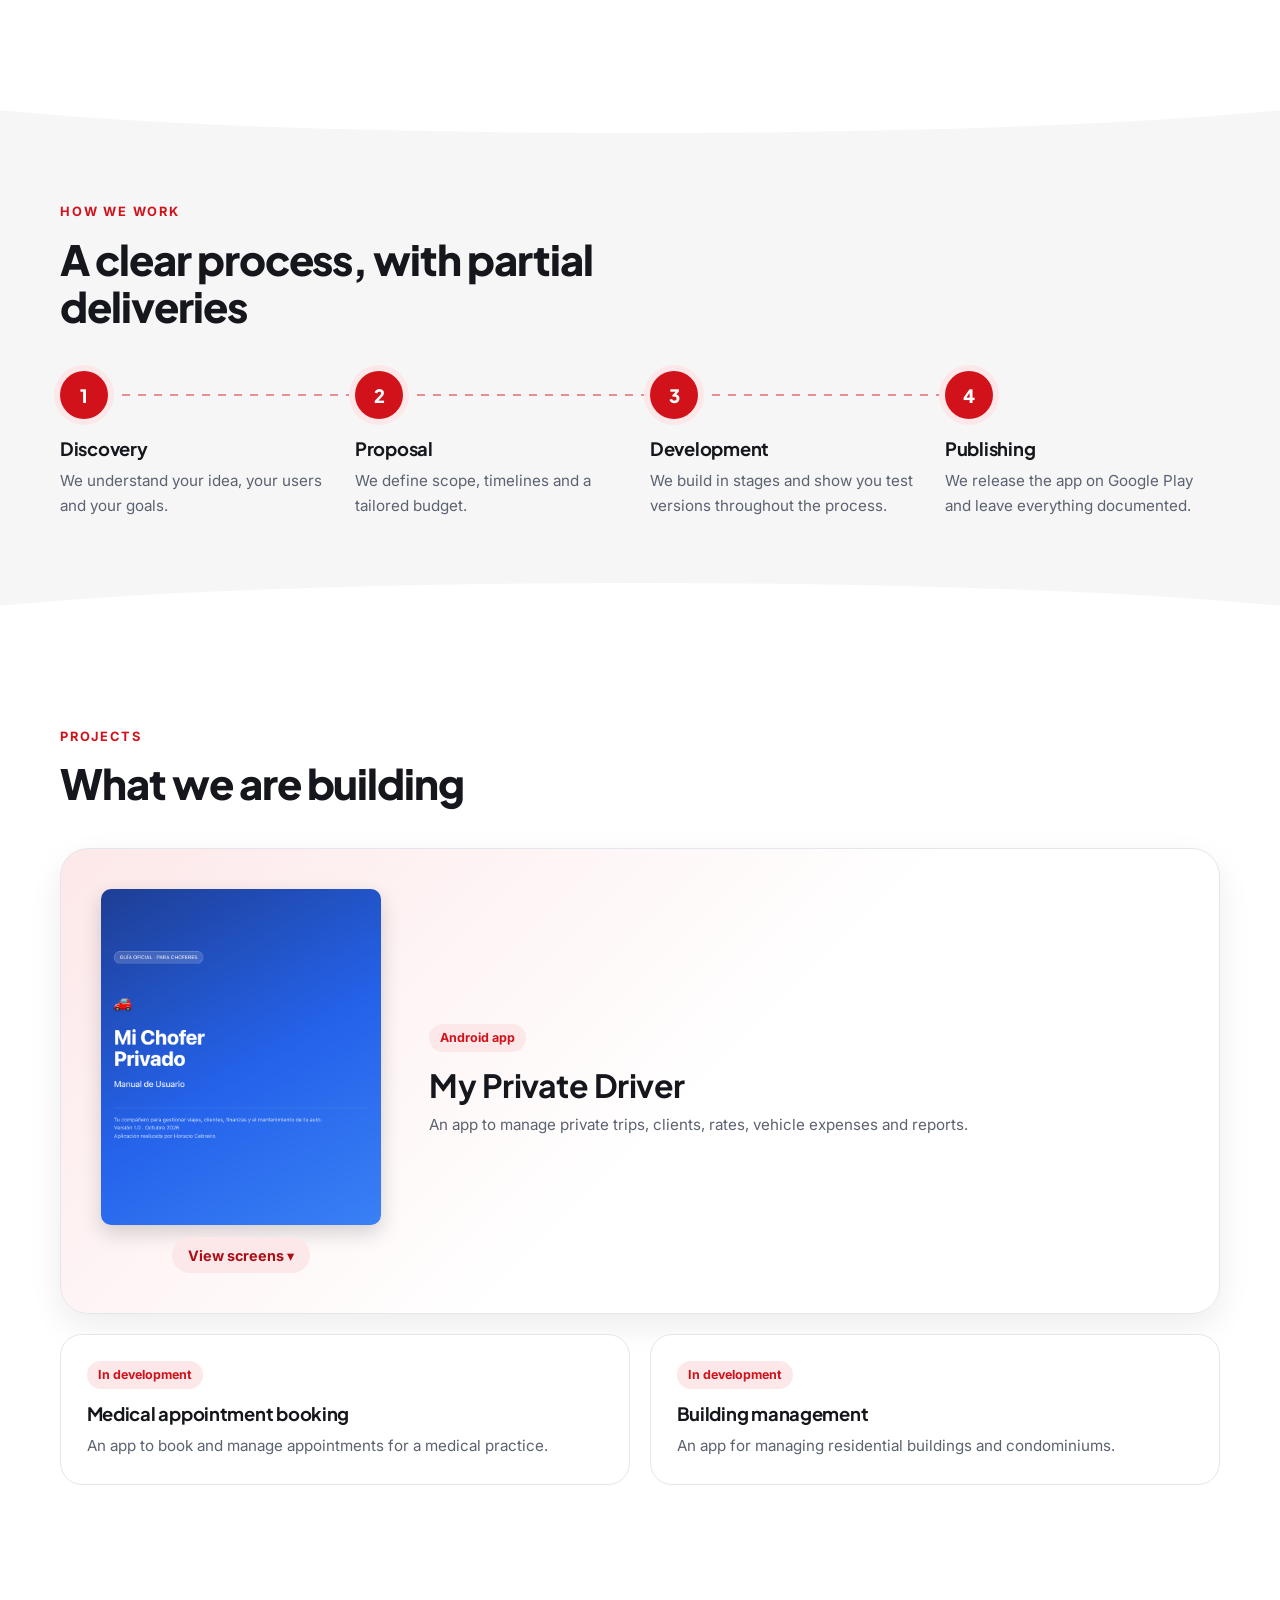
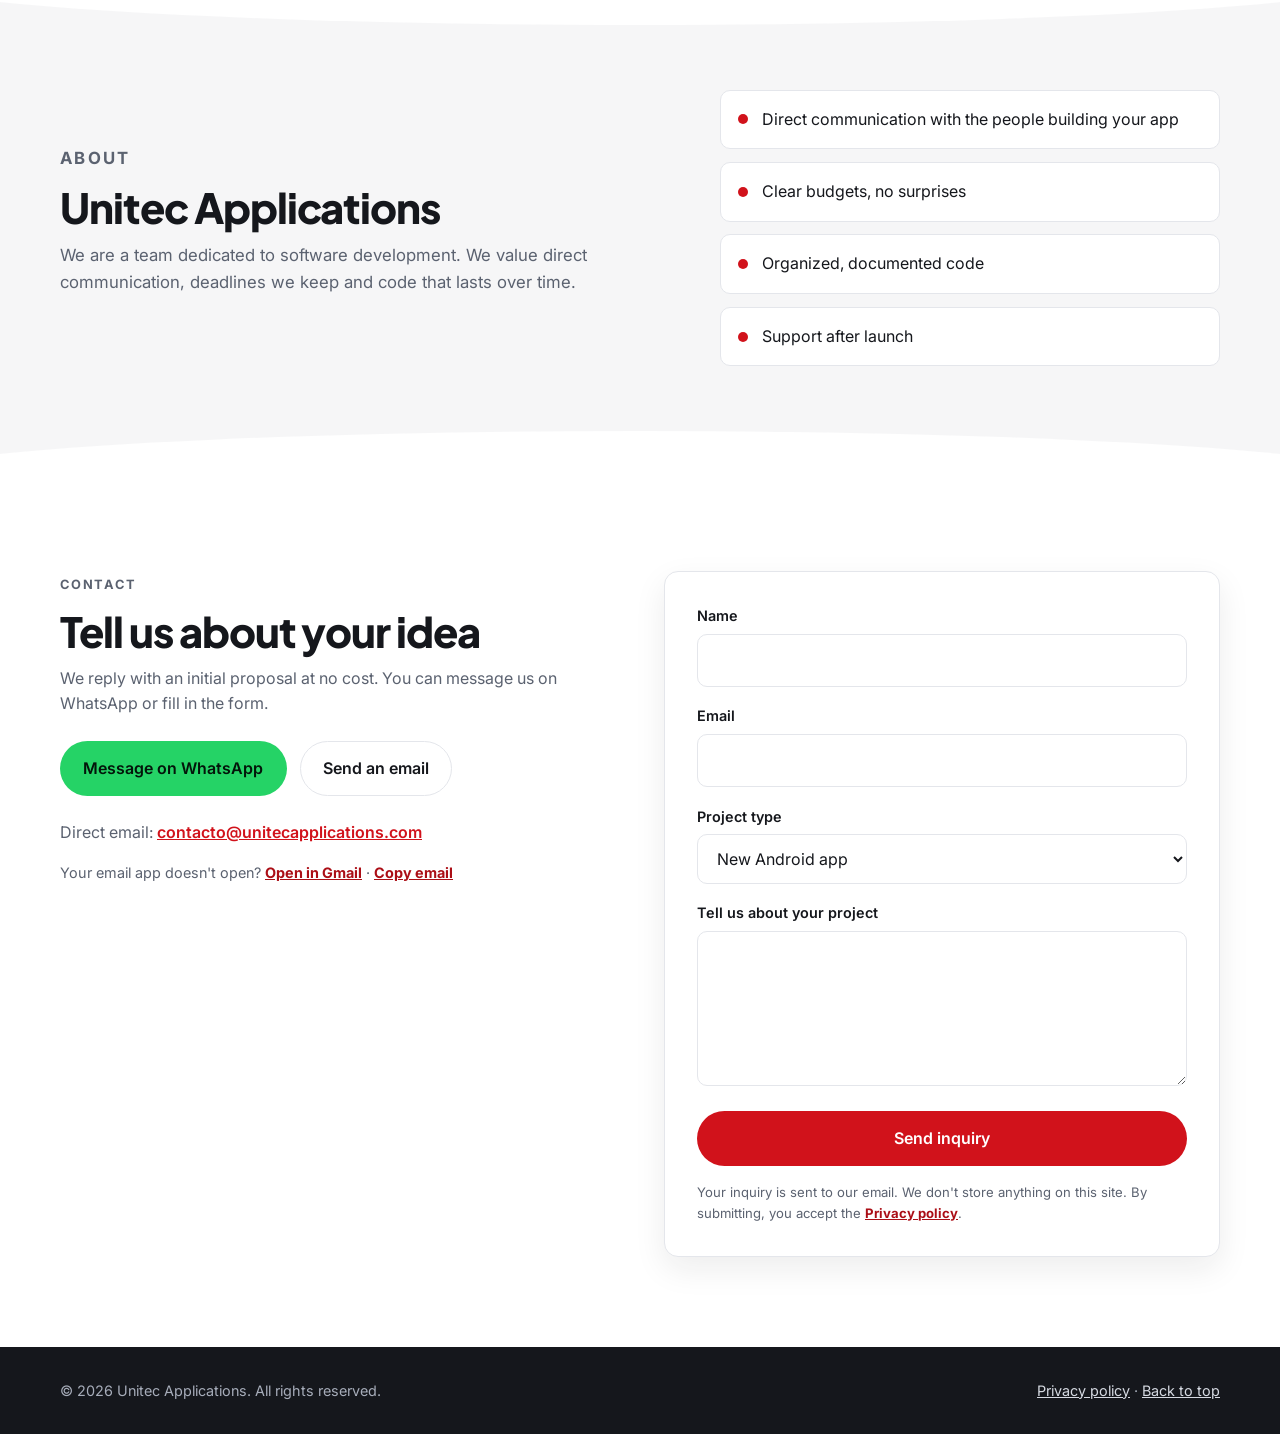
==== commit 8be143b3: "Pasada 2: servicios en bento con iconos SVG, proceso como linea de tiempo y proyecto destacado" ====
--- a/index.html
+++ b/index.html
@@ -99,24 +99,32 @@
           <p class="eyebrow" data-i18n="services_eyebrow">Servicios</p>
           <h2 data-i18n="services_title">Todo lo que necesitás para tener tu app</h2>
         </header>
-        <div class="grid grid-4">
-          <article class="card">
-            <div class="card-icon" aria-hidden="true">01</div>
+        <div class="grid bento">
+          <article class="card bento-main">
+            <div class="card-icon" aria-hidden="true">
+              <svg viewBox="0 0 24 24" width="26" height="26" fill="none" stroke="currentColor" stroke-width="2" stroke-linecap="round" stroke-linejoin="round" focusable="false"><polyline points="16 18 22 12 16 6" /><polyline points="8 6 2 12 8 18" /></svg>
+            </div>
             <h3 data-i18n="svc1_title">Desarrollo de apps</h3>
             <p data-i18n="svc1_text">Aplicaciones nativas para Android con Kotlin y Jetpack Compose, a medida de tus procesos.</p>
           </article>
           <article class="card">
-            <div class="card-icon" aria-hidden="true">02</div>
+            <div class="card-icon" aria-hidden="true">
+              <svg viewBox="0 0 24 24" width="26" height="26" fill="none" stroke="currentColor" stroke-width="2" stroke-linecap="round" stroke-linejoin="round" focusable="false"><rect x="3" y="3" width="18" height="18" rx="3" /><path d="M3 9h18M9 21V9" /></svg>
+            </div>
             <h3 data-i18n="svc2_title">Diseño de interfaz</h3>
             <p data-i18n="svc2_text">Pantallas claras, consistentes y pensadas para que cualquier usuario las entienda.</p>
           </article>
           <article class="card">
-            <div class="card-icon" aria-hidden="true">03</div>
+            <div class="card-icon" aria-hidden="true">
+              <svg viewBox="0 0 24 24" width="26" height="26" fill="none" stroke="currentColor" stroke-width="2" stroke-linecap="round" stroke-linejoin="round" focusable="false"><ellipse cx="12" cy="5" rx="8" ry="3" /><path d="M4 5v14c0 1.7 3.6 3 8 3s8-1.3 8-3V5M4 12c0 1.7 3.6 3 8 3s8-1.3 8-3" /></svg>
+            </div>
             <h3 data-i18n="svc3_title">Backend y datos</h3>
             <p data-i18n="svc3_text">Bases de datos, usuarios, sincronización y servicios en la nube, con seguridad desde el diseño.</p>
           </article>
-          <article class="card">
-            <div class="card-icon" aria-hidden="true">04</div>
+          <article class="card bento-dark">
+            <div class="card-icon" aria-hidden="true">
+              <svg viewBox="0 0 24 24" width="26" height="26" fill="none" stroke="currentColor" stroke-width="2" stroke-linecap="round" stroke-linejoin="round" focusable="false"><path d="M12 3l7 4v5c0 4.5-3 8-7 9-4-1-7-4.5-7-9V7z" /><path d="M9 12l2 2 4-4" /></svg>
+            </div>
             <h3 data-i18n="svc4_title">Publicación y soporte</h3>
             <p data-i18n="svc4_text">Publicamos en Google Play y te acompañamos con actualizaciones y mantenimiento.</p>
           </article>
--- a/styles.css
+++ b/styles.css
@@ -359,15 +359,39 @@
 .card-icon {
   display: inline-grid;
   place-items: center;
-  width: 44px;
-  height: 44px;
-  margin-bottom: 1rem;
-  border-radius: 12px;
+  width: 52px;
+  height: 52px;
+  margin-bottom: 1.1rem;
+  border-radius: 16px;
   background: var(--accent-soft);
   color: var(--accent);
-  font-weight: 800;
-  font-size: 0.9rem;
-}
+}
+
+/* Servicios en bento: 3 columnas con tarjetas de distinto tamaño */
+.bento {
+  grid-template-columns: repeat(3, minmax(0, 1fr));
+  gap: 1.25rem;
+}
+.bento .card {
+  border-top: 1px solid var(--border);
+  border-radius: 24px;
+  padding: 2rem;
+}
+.bento .card h3 { font-size: 1.3rem; }
+.bento-main {
+  grid-column: span 2;
+  background: linear-gradient(135deg, var(--accent-soft) 0%, #fff 70%);
+}
+.bento-main h3 { font-size: 1.6rem; }
+.bento-main p { font-size: 1.05rem; max-width: 520px; }
+.bento-dark {
+  grid-column: span 2;
+  background: linear-gradient(135deg, #1d2027 0%, var(--dark) 100%);
+  border-color: var(--dark);
+  color: #fff;
+}
+.bento-dark p { color: #b8bec9; }
+.bento-dark .card-icon { background: rgba(255, 255, 255, 0.1); color: #fff; }
 
 .badge {
   display: inline-block;
@@ -380,6 +404,19 @@
   font-weight: 700;
 }
 .projects-layout { display: grid; gap: 1.25rem; }
+/* Proyecto destacado con más protagonismo */
+.project-featured {
+  padding: clamp(1.5rem, 3.5vw, 2.5rem);
+  border-top: 1px solid var(--border);
+  border-radius: 28px;
+  background: linear-gradient(135deg, var(--accent-soft) 0%, #fff 55%);
+  box-shadow: var(--shadow);
+}
+.project-featured:hover { transform: none; }
+.project-featured:not(.is-open) { align-items: center; }
+.project-placeholders { grid-template-columns: repeat(2, minmax(0, 1fr)); }
+.project-featured h3 { font-size: clamp(1.5rem, 2.6vw, 2rem); }
+.project-placeholders .card { border-top: 1px solid var(--border); border-radius: 22px; }
 .project-featured {
   display: grid;
   grid-template-columns: minmax(190px, 280px) minmax(0, 1fr);
@@ -473,20 +510,38 @@
   grid-template-columns: repeat(4, minmax(0, 1fr));
   gap: 1.25rem;
 }
+/* Línea de tiempo: círculo numerado y conector hacia el paso siguiente */
 .steps li {
   counter-increment: step;
-  padding: 1.6rem 1.4rem;
-  background: #fff;
-  border: 1px solid var(--border);
-  border-radius: var(--radius);
+  position: relative;
+  padding: 4.2rem 0.6rem 0 0;
 }
 .steps li::before {
-  content: counter(step, decimal-leading-zero);
-  display: block;
-  margin-bottom: 0.8rem;
-  font-size: 1.6rem;
+  content: counter(step);
+  position: absolute;
+  top: 0;
+  left: 0;
+  display: grid;
+  place-items: center;
+  width: 48px;
+  height: 48px;
+  border-radius: 50%;
+  background: var(--accent);
+  color: #fff;
+  font-family: var(--font-display);
+  font-size: 1.15rem;
   font-weight: 800;
-  color: var(--accent);
+  box-shadow: 0 0 0 6px var(--accent-soft);
+}
+.steps li:not(:last-child)::after {
+  content: "";
+  position: absolute;
+  top: 23px;
+  left: 62px;
+  right: -1rem;
+  height: 2px;
+  background: repeating-linear-gradient(90deg, var(--accent) 0 8px, transparent 8px 16px);
+  opacity: 0.45;
 }
 .steps p { color: var(--muted); font-size: 0.95rem; margin: 0; }
 
@@ -633,8 +688,22 @@
 
 /* ---------- Responsive ---------- */
 @media (max-width: 960px) {
-  .grid-4, .steps { grid-template-columns: repeat(2, minmax(0, 1fr)); }
   .grid-3 { grid-template-columns: repeat(2, minmax(0, 1fr)); }
+  .bento { grid-template-columns: repeat(2, minmax(0, 1fr)); }
+  .bento-main, .bento-dark { grid-column: span 2; }
+  /* Línea de tiempo vertical */
+  .steps { grid-template-columns: 1fr; gap: 0; }
+  .steps li { padding: 0.4rem 0 2rem 4.2rem; min-height: 72px; }
+  .steps li:last-child { padding-bottom: 0; }
+  .steps li:not(:last-child)::after {
+    top: 56px;
+    bottom: 8px;
+    left: 23px;
+    right: auto;
+    width: 2px;
+    height: auto;
+    background: repeating-linear-gradient(180deg, var(--accent) 0 8px, transparent 8px 16px);
+  }
   .project-featured { grid-template-columns: minmax(160px, 220px) minmax(0, 1fr); }
   .about, .contact { grid-template-columns: 1fr; gap: 2rem; }
   .hero-grid { grid-template-columns: 1fr; }
@@ -663,7 +732,9 @@
 }
 
 @media (max-width: 640px) {
-  .grid-4, .grid-3, .steps, .hero-stats { grid-template-columns: 1fr; }
+  .grid-3, .hero-stats, .bento { grid-template-columns: 1fr; }
+  .bento-main, .bento-dark { grid-column: auto; }
+  .bento .card { padding: 1.6rem; }
   .project-featured { grid-template-columns: 1fr; }
   .project-cover-btn { width: min(100%, 260px); margin-inline: auto; }
   .project-gallery { grid-template-columns: repeat(2, minmax(0, 1fr)); max-width: 420px; }
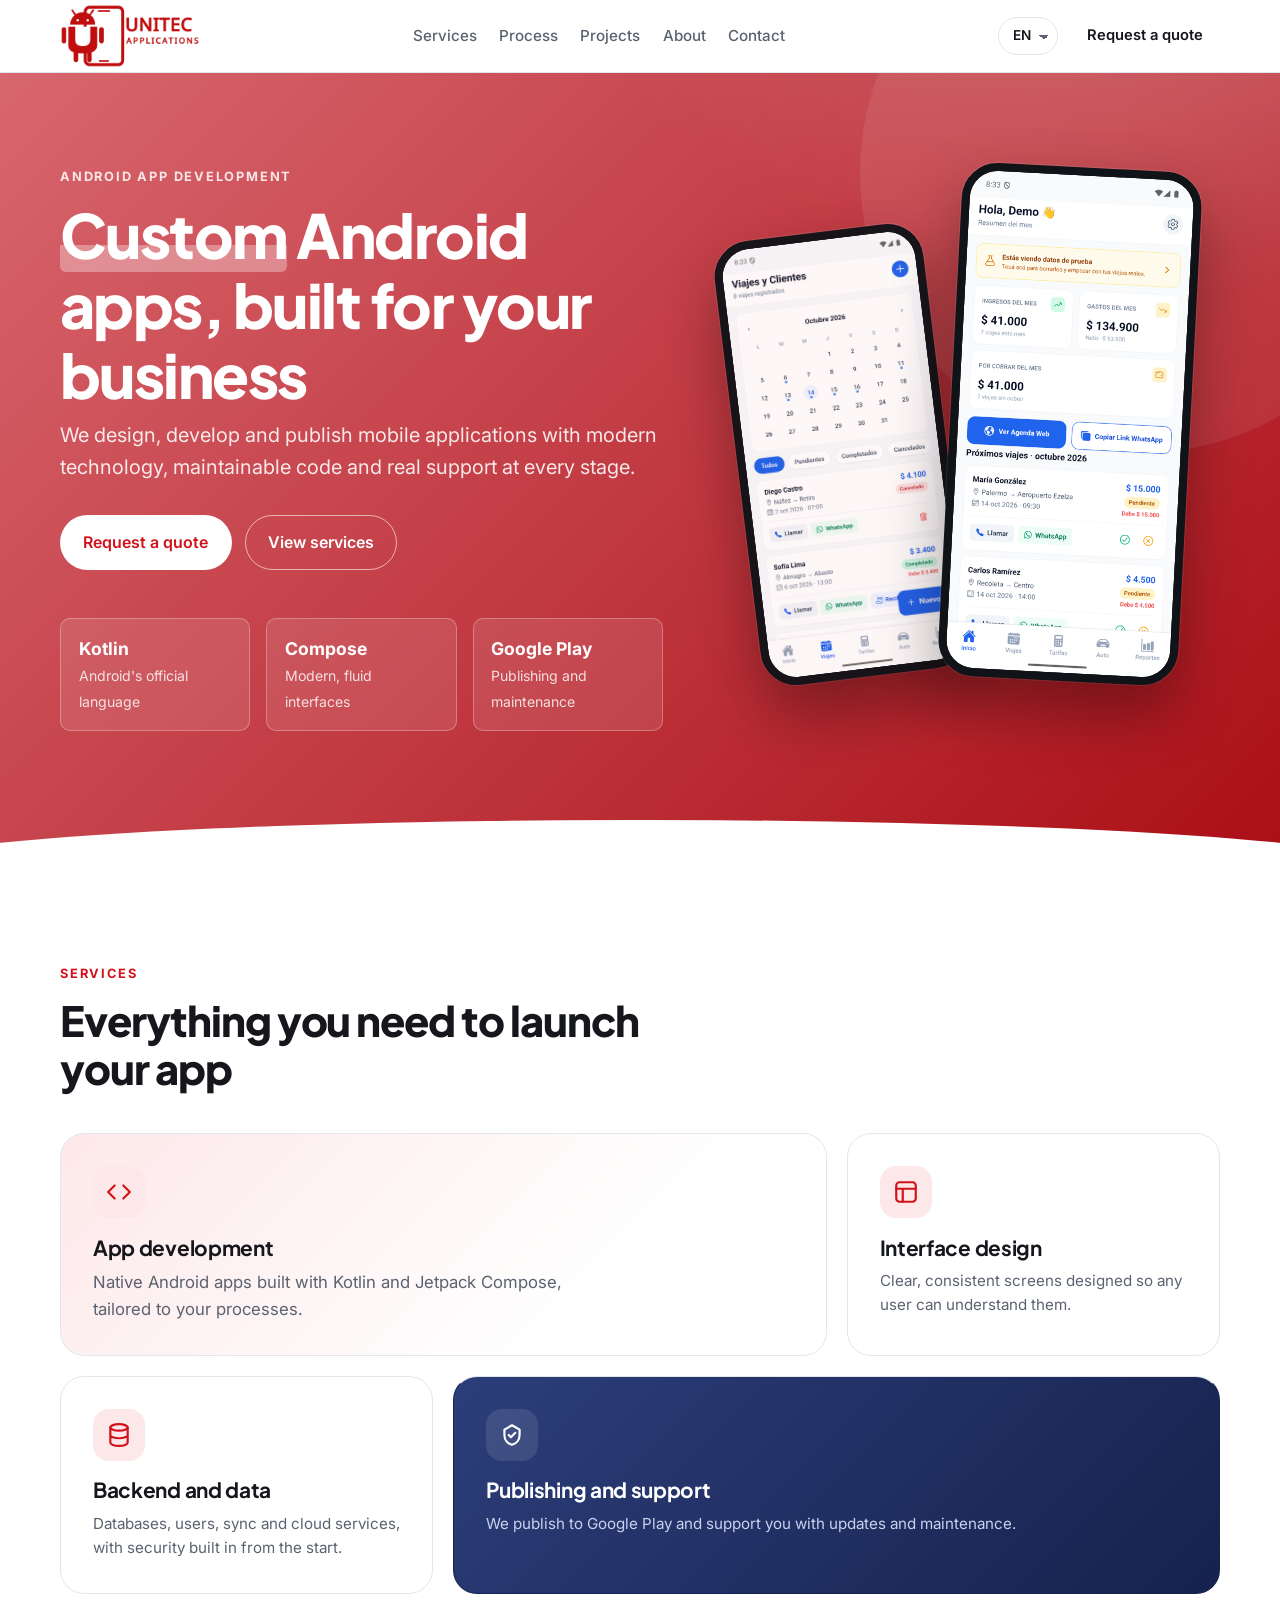
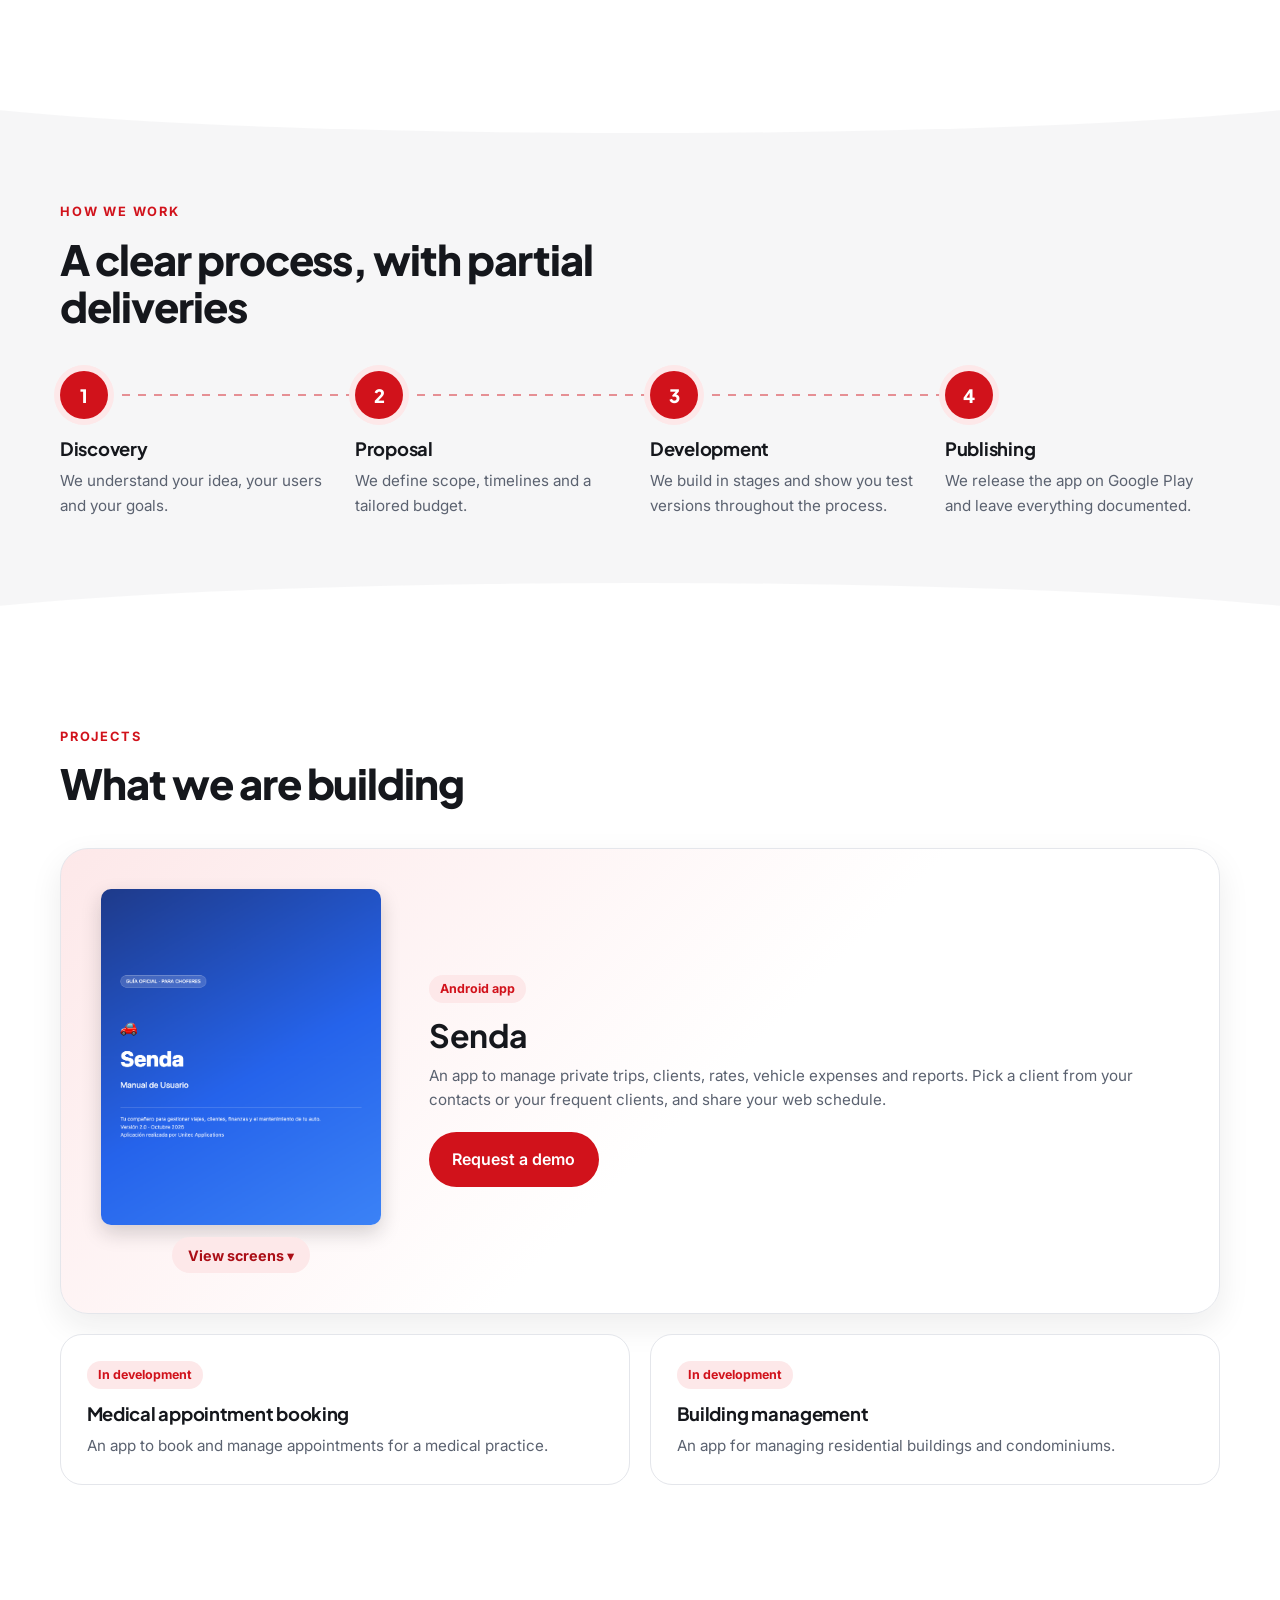
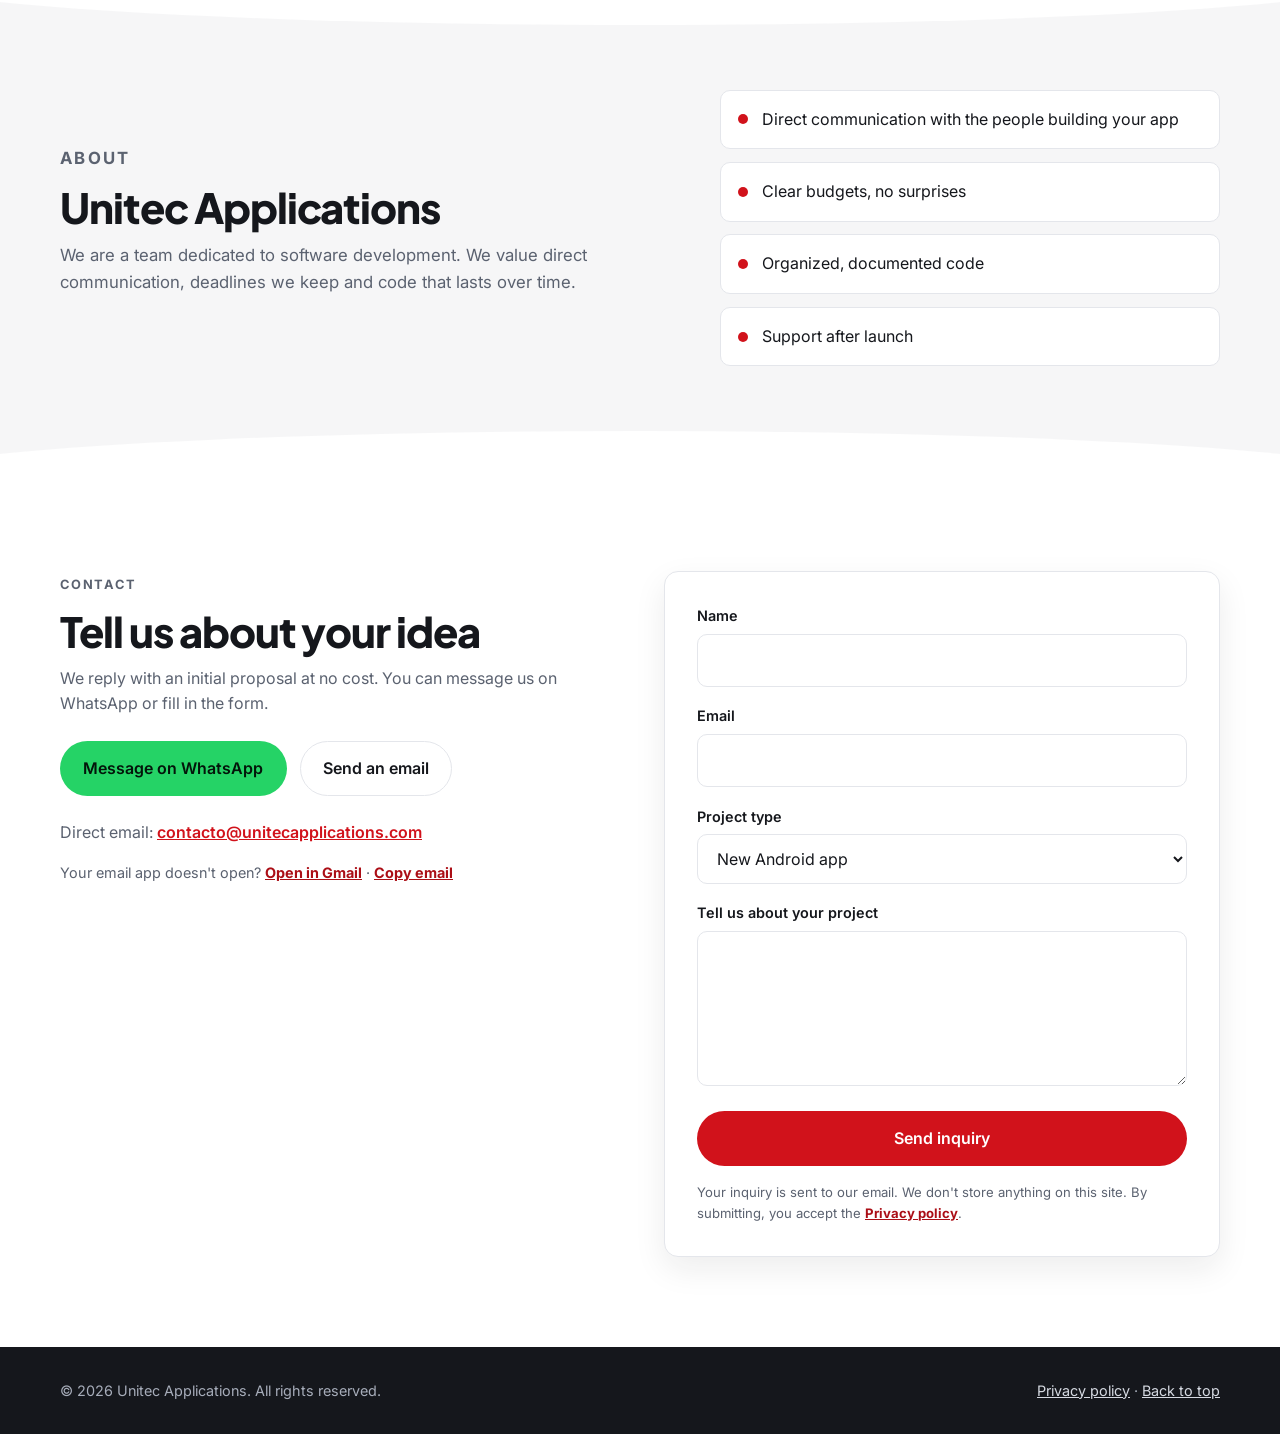
==== commit 68f1778f: "Proyecto Senda: nombre, portada, galeria con contactos y frecuentes, boton Pedir demo y manual nuevo" ====
--- a/index.html
+++ b/index.html
@@ -83,10 +83,10 @@
 
         <div class="hero-visual">
           <div class="phone phone-back">
-            <img src="assets/mi-chofer-privado-viajes.png" alt="Pantalla de calendario y gestión de viajes" data-i18n-alt="proj1_trips_alt" width="390" height="844" />
+            <img src="assets/senda-viajes.png" alt="Pantalla de calendario y gestión de viajes" data-i18n-alt="proj1_trips_alt" width="390" height="867" />
           </div>
           <div class="phone phone-front">
-            <img src="assets/mi-chofer-privado-inicio.png" alt="Pantalla de inicio con resumen mensual y próximos viajes" data-i18n-alt="proj1_home_alt" width="390" height="844" fetchpriority="high" />
+            <img src="assets/senda-inicio.png" alt="Pantalla de inicio con resumen mensual y próximos viajes" data-i18n-alt="proj1_home_alt" width="390" height="867" fetchpriority="high" />
           </div>
         </div>
       </div>
@@ -170,33 +170,44 @@
         <div class="projects-layout">
           <article class="card project project-featured">
             <button class="project-cover-btn" type="button" aria-expanded="false" aria-controls="proj1-panel">
-              <img class="project-cover" src="assets/mi-chofer-privado-portada.png" alt="Portada del manual de Mi Chofer Privado" data-i18n-alt="proj1_cover_alt" width="766" height="919" loading="eager" />
+              <img class="project-cover" src="assets/senda-portada.png" alt="Portada del manual de Senda" data-i18n-alt="proj1_cover_alt" width="766" height="919" loading="eager" />
               <span class="project-cover-label" data-i18n="proj1_show">Ver pantallas</span>
             </button>
             <div class="project-content">
               <span class="badge" data-i18n="badge_app">App Android</span>
-              <h3 data-i18n="proj1_title">Mi Chofer Privado</h3>
-              <p data-i18n="proj1_text">Aplicación para gestionar viajes privados, clientes, tarifas, gastos del vehículo y reportes.</p>
+              <h3 data-i18n="proj1_title">Senda</h3>
+              <p data-i18n="proj1_text">Aplicación para gestionar viajes privados, clientes, tarifas, gastos del vehículo y reportes. Elegí al cliente desde tus contactos o tus frecuentes, y compartí tu agenda web.</p>
+              <div class="project-actions">
+                <a id="demo-link" class="btn btn-primary" href="mailto:contacto@unitecapplications.com" data-i18n="proj1_demo">Pedir demo</a>
+              </div>
               <div id="proj1-panel" class="project-panel" hidden>
-              <div class="project-gallery" role="group" aria-label="Pantallas de Mi Chofer Privado" data-i18n-aria-label="proj1_gallery_label">
-                <figure class="project-shot">
-                  <img src="assets/mi-chofer-privado-inicio.png" alt="Pantalla de inicio con resumen mensual y próximos viajes" data-i18n-alt="proj1_home_alt" width="390" height="844" loading="lazy" />
+              <div class="project-gallery" role="group" aria-label="Pantallas de Senda" data-i18n-aria-label="proj1_gallery_label">
+                <figure class="project-shot">
+                  <img src="assets/senda-inicio.png" alt="Pantalla de inicio con resumen mensual y próximos viajes" data-i18n-alt="proj1_home_alt" width="390" height="867" loading="lazy" />
                   <figcaption data-i18n="proj1_home_cap">Inicio</figcaption>
                 </figure>
                 <figure class="project-shot">
-                  <img src="assets/mi-chofer-privado-viajes.png" alt="Pantalla de calendario y gestión de viajes" data-i18n-alt="proj1_trips_alt" width="390" height="844" loading="lazy" />
+                  <img src="assets/senda-viajes.png" alt="Pantalla de calendario y gestión de viajes" data-i18n-alt="proj1_trips_alt" width="390" height="867" loading="lazy" />
                   <figcaption data-i18n="proj1_trips_cap">Viajes</figcaption>
                 </figure>
                 <figure class="project-shot">
-                  <img src="assets/mi-chofer-privado-tarifas.png" alt="Pantalla de calculadora de tarifas" data-i18n-alt="proj1_rates_alt" width="390" height="844" loading="lazy" />
+                  <img src="assets/senda-contactos.png" alt="Elegir al cliente desde los contactos del teléfono" data-i18n-alt="proj1_contacts_alt" width="390" height="867" loading="lazy" />
+                  <figcaption data-i18n="proj1_contacts_cap">Contactos</figcaption>
+                </figure>
+                <figure class="project-shot">
+                  <img src="assets/senda-frecuentes.png" alt="Lista de clientes frecuentes" data-i18n-alt="proj1_frequent_alt" width="390" height="867" loading="lazy" />
+                  <figcaption data-i18n="proj1_frequent_cap">Frecuentes</figcaption>
+                </figure>
+                <figure class="project-shot">
+                  <img src="assets/senda-tarifas.png" alt="Pantalla de calculadora de tarifas" data-i18n-alt="proj1_rates_alt" width="390" height="867" loading="lazy" />
                   <figcaption data-i18n="proj1_rates_cap">Tarifas</figcaption>
                 </figure>
                 <figure class="project-shot">
-                  <img src="assets/mi-chofer-privado-gastos.png" alt="Pantalla de mantenimiento, gastos y combustible" data-i18n-alt="proj1_expenses_alt" width="390" height="844" loading="lazy" />
+                  <img src="assets/senda-gastos.png" alt="Pantalla de mantenimiento, gastos y combustible" data-i18n-alt="proj1_expenses_alt" width="390" height="867" loading="lazy" />
                   <figcaption data-i18n="proj1_expenses_cap">Auto</figcaption>
                 </figure>
               </div>
-              <a class="btn btn-primary project-download" href="assets/manual-mi-chofer-privado.pdf" download data-i18n="proj1_link">Descargar manual completo (PDF)</a>
+              <a class="btn btn-ghost project-download" href="assets/manual-senda.pdf" download data-i18n="proj1_link">Descargar manual completo (PDF)</a>
               </div>
             </div>
           </article>
--- a/styles.css
+++ b/styles.css
@@ -253,7 +253,7 @@
   display: block;
   width: 100%;
   height: auto;
-  aspect-ratio: 390 / 844;
+  aspect-ratio: 390 / 867;
   object-fit: cover;
   object-position: top left;
   border-radius: 28px;
@@ -386,11 +386,11 @@
 .bento-main p { font-size: 1.05rem; max-width: 520px; }
 .bento-dark {
   grid-column: span 2;
-  background: linear-gradient(135deg, #1d2027 0%, var(--dark) 100%);
-  border-color: var(--dark);
+  background: linear-gradient(135deg, #2c3e7a 0%, #16224d 100%);
+  border-color: #16224d;
   color: #fff;
 }
-.bento-dark p { color: #b8bec9; }
+.bento-dark p { color: #c9d1ec; }
 .bento-dark .card-icon { background: rgba(255, 255, 255, 0.1); color: #fff; }
 
 .badge {
@@ -470,17 +470,18 @@
 .project-featured.is-open .project-cover-label { margin-top: 0; }
 .project-gallery {
   display: grid;
-  grid-template-columns: repeat(4, minmax(0, 1fr));
+  grid-template-columns: repeat(3, minmax(0, 1fr));
   gap: clamp(0.75rem, 2vw, 1.5rem);
-  max-width: 960px;
+  max-width: 720px;
   margin-inline: auto;
 }
+.project-actions { margin-top: 1.25rem; display: flex; flex-wrap: wrap; gap: 0.75rem; }
 .project-shot { margin: 0; text-align: center; }
 .project-shot img {
   display: block;
   width: 100%;
   height: auto;
-  aspect-ratio: 390 / 844;
+  aspect-ratio: 390 / 867;
   object-fit: cover;
   object-position: top left;
   border: 1px solid var(--border);
@@ -753,7 +754,38 @@
   .nav-actions { gap: 0; }
 }
 
+/* ---------- Animaciones de entrada ---------- */
+@keyframes rise {
+  from { opacity: 0; translate: 0 22px; }
+  to { opacity: 1; translate: 0 0; }
+}
+.hero-copy > * { animation: rise 0.7s cubic-bezier(0.2, 0.7, 0.2, 1) both; }
+.hero-copy > *:nth-child(2) { animation-delay: 0.08s; }
+.hero-copy > *:nth-child(3) { animation-delay: 0.16s; }
+.hero-copy > *:nth-child(4) { animation-delay: 0.24s; }
+.hero-copy > *:nth-child(5) { animation-delay: 0.32s; }
+.hero-visual { animation: rise 0.9s cubic-bezier(0.2, 0.7, 0.2, 1) 0.2s both; }
+
+/* La clase .reveal la añade script.js; sin JS todo se ve normal */
+.reveal {
+  opacity: 0;
+  translate: 0 28px;
+  transition: opacity 0.65s ease, translate 0.65s cubic-bezier(0.2, 0.7, 0.2, 1);
+}
+.reveal.is-visible { opacity: 1; translate: 0 0; }
+.card.reveal {
+  transition: box-shadow 0.2s ease, transform 0.2s ease,
+    opacity 0.65s ease, translate 0.65s cubic-bezier(0.2, 0.7, 0.2, 1);
+}
+.reveal-d1 { transition-delay: 0s, 0s, 0.1s, 0.1s; }
+.reveal-d2 { transition-delay: 0s, 0s, 0.2s, 0.2s; }
+.reveal-d3 { transition-delay: 0s, 0s, 0.3s, 0.3s; }
+li.reveal.reveal-d1 { transition-delay: 0.1s, 0.1s; }
+li.reveal.reveal-d2 { transition-delay: 0.2s, 0.2s; }
+li.reveal.reveal-d3 { transition-delay: 0.3s, 0.3s; }
+
 @media (prefers-reduced-motion: reduce) {
   html { scroll-behavior: auto; }
+  .reveal { opacity: 1; translate: none; }
   *, *::before, *::after { transition: none !important; animation: none !important; }
 }
